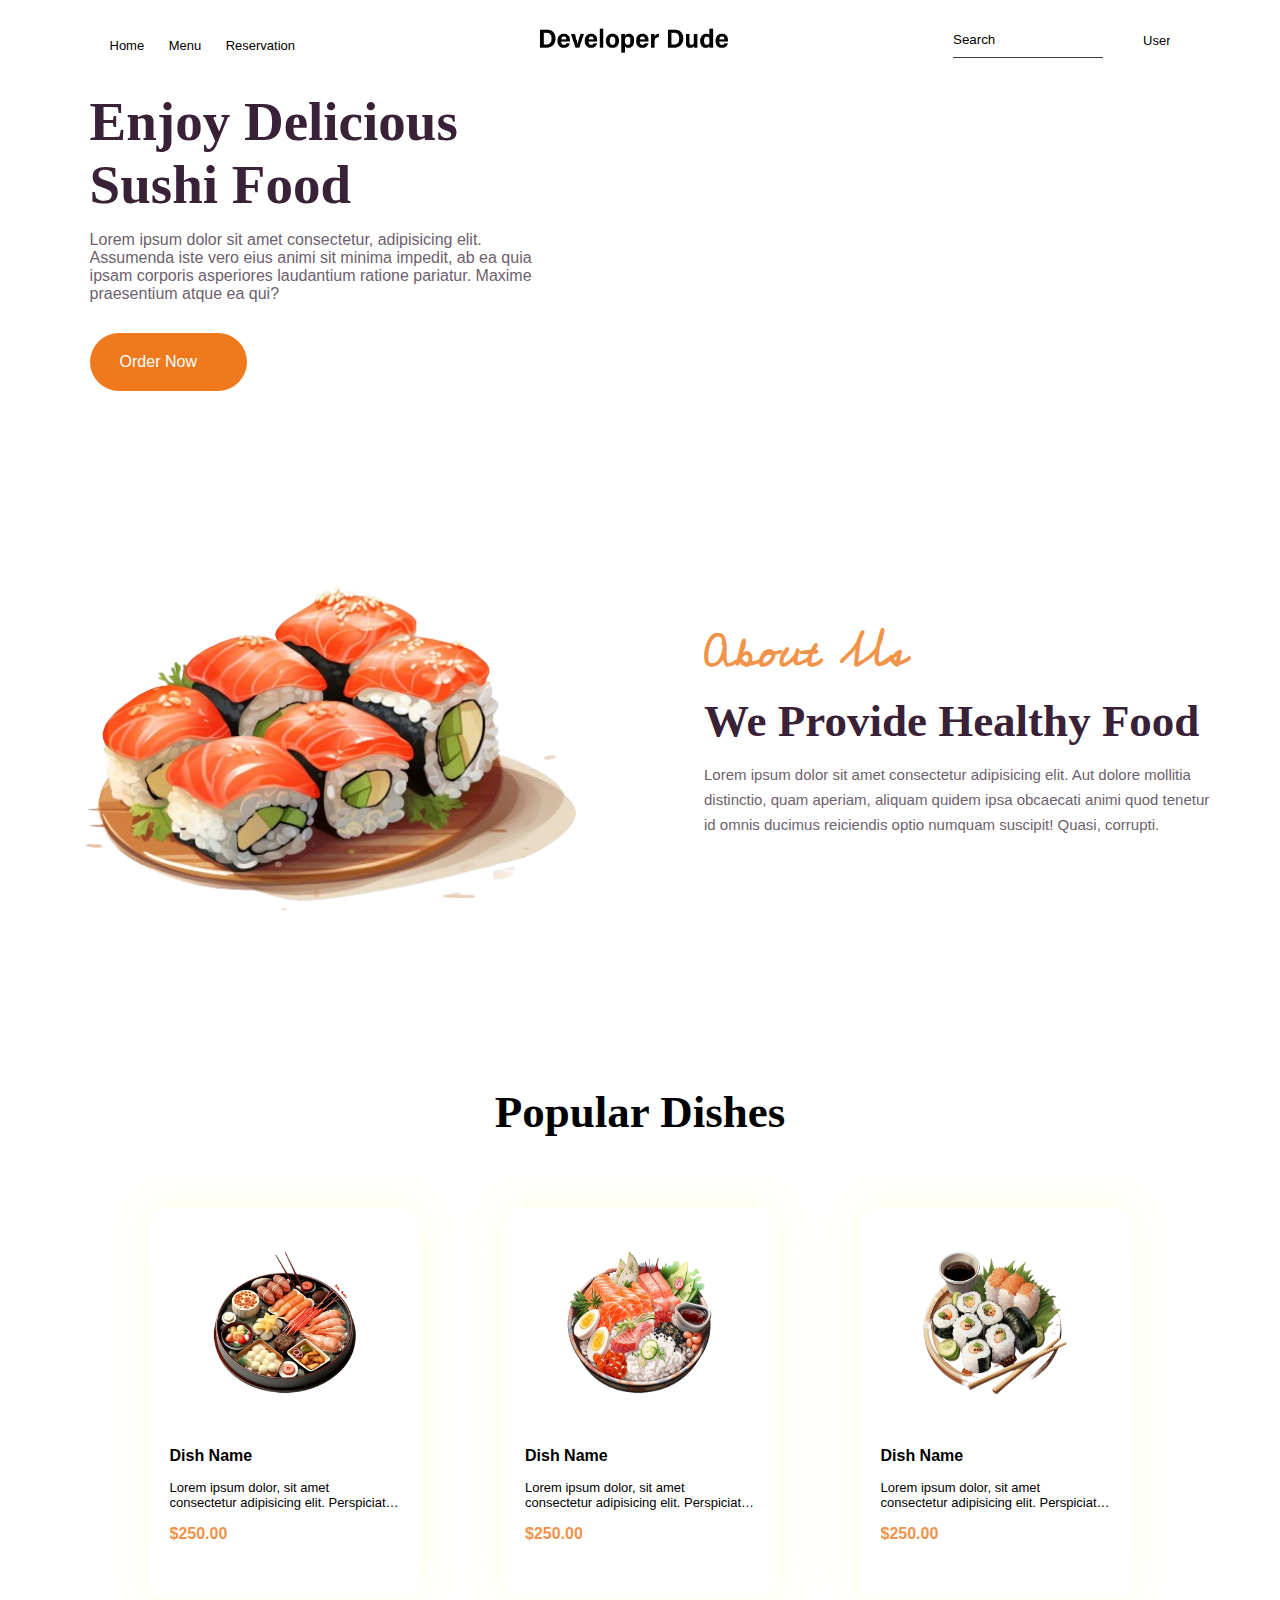
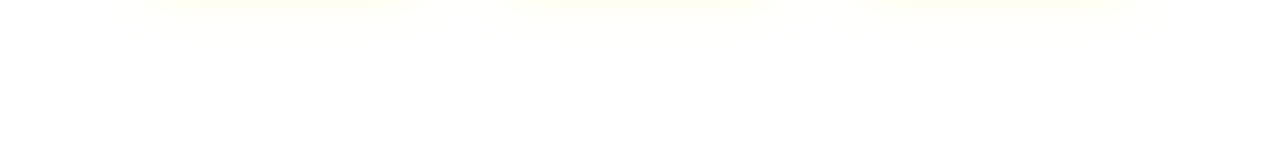
==== index.html @ 80256c2f "add more cards to the code base" ====
<!DOCTYPE html>
<html lang="en">
<head>
    <meta charset="UTF-8">
    <meta name="viewport" content="width=device-width, initial-scale=1.0">
    <title>Japanese Restaraunt</title>
    <script src="https://kit.fontawesome.com/9379645876.js" crossorigin="anonymous"></script>
    <link rel="stylesheet" href="style.css">
</head>
<body>
    <nav>
        <div class="nav1">
            <a href="#">Home</a>
            <a href="#">Menu</a>
            <a href="#">Reservation</a>
        </div>
        <div class="logo">
            <img src="images/official logo text bl.png" alt="">
        </div>
        <div class="nav2">
            <div class="search">
                <input type="text" placeholder="Search">
                <i class="fa-solid fa-magnifying-glass"></i>
            </div>
            <div class="user">
                <a href="#">
                    <i class="fa-solid fa-user"></i>
                    <span>User</span>
                </a>
            </div>
        </div>
    </nav>

    <div class="sec1">
        <div class="content">
            <h1>Enjoy Delicious Sushi Food</h1>
            <p>Lorem ipsum dolor sit amet consectetur, adipisicing elit. Assumenda iste vero eius animi sit minima impedit, ab ea quia ipsam corporis asperiores laudantium ratione pariatur. Maxime praesentium atque ea qui?</p>
            <a href="#" class="btn">Order Now <i class="fa-solid fa-arrow-right"></i></a>
        </div>
        <div class="image">
            <img src="images/img1.png" alt="">
        </div>
    </div>

    <div class="sec2">
        <div class="image">
            <img src="images/img2.png" alt="">
        </div>
        <div class="content">
            <h2>About Us</h2>
            <h1>We Provide Healthy Food</h1>
            <p>Lorem ipsum dolor sit amet consectetur adipisicing elit. Aut dolore mollitia distinctio, quam aperiam, aliquam quidem ipsa obcaecati animi quod tenetur id omnis ducimus reiciendis optio numquam suscipit! Quasi, corrupti.</p>

        </div>
    </div>

    <div class="sec3">
        <h1>Popular Dishes</h1>

        <div class="cardbox">
            <div class="card">
                <img src="images/img3.png" alt="">
                <h4>Dish Name</h4>
                <p>Lorem ipsum dolor, sit amet consectetur adipisicing elit. Perspiciatis, labore!</p>
                <span>$250.00</span>
            </div>

            <div class="card">
                <img src="images/img4.png" alt="">
                <h4>Dish Name</h4>
                <p>Lorem ipsum dolor, sit amet consectetur adipisicing elit. Perspiciatis, labore!</p>
                <span>$250.00</span>
            </div>

            <div class="card">
                <img src="images/img5.png" alt="">
                <h4>Dish Name</h4>
                <p>Lorem ipsum dolor, sit amet consectetur adipisicing elit. Perspiciatis, labore!</p>
                <span>$250.00</span>
            </div>
        </div>
    </div>
</body>
</html>
---- style.css ----
@import url('https://fonts.googleapis.com/css2?family=Cedarville+Cursive&display=swap');
*{
    padding: 0;
    margin: 0;
    box-sizing: border-box;
    text-decoration: none;
    list-style: none;
    font-family: Verdana, Geneva, Tahoma, sans-serif;
    max-width: 1500px;
    overflow-x: hidden;
}
nav{
    position: absolute;
    display: flex;
    align-items: center;
    justify-content: space-around;
    width: 100%;
    height: 10vh;
    background-color: transparent;
}
nav .nav1 a {
    color: black;
    font-size: 13px;
    padding-right: 20px;
    transition: all 0.3s;
}
nav .nav1 a:hover {
    color: rgb(239, 122, 30);
}

nav .user a{
    color: black;
}
.logo img{
    width: 200px;
}
nav .nav2{
    display: flex;
    align-items: center;
    font-size: 13px;
}

.nav2 .search{
    border-bottom: 1px solid rgb(59, 59, 59);
    padding-bottom: 10px;
    margin-right: 20px;
}

.nav2 .search input{
    width: 150px;
    outline: none;  /*when clicked */
    background-color: transparent;
    border: none;  /*before clicking */
}

.nav2 .search input::placeholder{
    color: black;
}

.nav2 .user{
    margin-left: 20px;
    padding-bottom: 10px;
    cursor: pointer;
}

.sec1{
    display: flex;
    align-items: center;
    justify-content: space-between;
}

.sec1 .image img{
    width: 50vw;
    max-width: 700px;
    margin-right: -5vw;
}

.sec1 .content{
    width: 50vw;
    padding: 7%;
}

.sec1 .content h1{
    color: rgb(57,33, 55);
    font-size: 55px;
    margin-bottom: 15px;
    font-family:Cambria, Cochin, Georgia, Times, 'Times New Roman', serif ;
}

.sec1 .content p{
    color: rgb(109, 97, 110);
    margin-bottom: 30px;
}

.btn{
    background-color: rgb(239, 122, 30);
    color: white;
    display: inline-flex;
    align-items: center;
    padding: 20px 30px;
    border-radius: 50px;
    transition: all 0.3s;
}

.btn i{
    margin-left: 20px;
    font-size: 20px;
}

.btn:hover{
    background-color: rgb(239, 122,30, 0.712);
    transform: translate(20px);
}

.sec2{
    display: flex;
    align-items: center;
    justify-content: space-between;
    padding: 0 5%;
}

.sec2 .image img{
    width: 40vw;
    max-width: 600px;
}

.sec2 .content{
    max-width: 40vw;
}

.sec2 h2{
    font-family: cedarville cursive ;
    font-size: 45px;
    color: rgb(241, 147, 73);
}

.sec2 .content h1{
    color: rgb(57, 33, 55);
    font-size: 45px;
    margin-bottom: 15px;
    font-family: Cambria, Cochin, Georgia, Times, 'Times New Roman', serif;
}

.sec2 .content p{
    color: rgb(109, 97, 110);
    margin-bottom:30px ;
    font-size: 15px;
    line-height: 25px;
}

.sec3{
    text-align: center;
    padding: 7% 5%;
}

.sec3 h1{
    font-family: Cambria, Cochin, Georgia, Times, 'Times New Roman', serif;
    font-size: 45px;
}


.sec3 .cardbox{
    padding: 70px 0;
    display: flex;
    align-items: center;
    justify-content: space-evenly;
}

.card{
    width: 270px;
    padding: 40px 20px;
    border-radius: 15px;
    box-shadow: 0 0 40px rgb(254, 253, 209, 0.6);
    cursor: pointer;
    transition: all 0.3s;
}
.card:hover{
    box-shadow: 0 0 100px rgb(239, 122, 30);
    transform: scale(1.02);
}

.card img{
    width: 150px;
    height: 150px;
    margin-bottom: 45px;
}

.card h4,
.card p, 
.card span{
    text-align: left;
    margin-bottom: 15px;
    display: block;
}

.card p{
    font-size: 13px;
    display: -webkit-box;
    -webkit-box-orient: vertical;
    -webkit-line-clamp: 2;
    overflow: hidden;
    text-overflow: ellipsis; /*when it overflows make it ....*/
}

.card span{
    color: rgb(241, 147, 73) ;
    font-weight: 700;
}
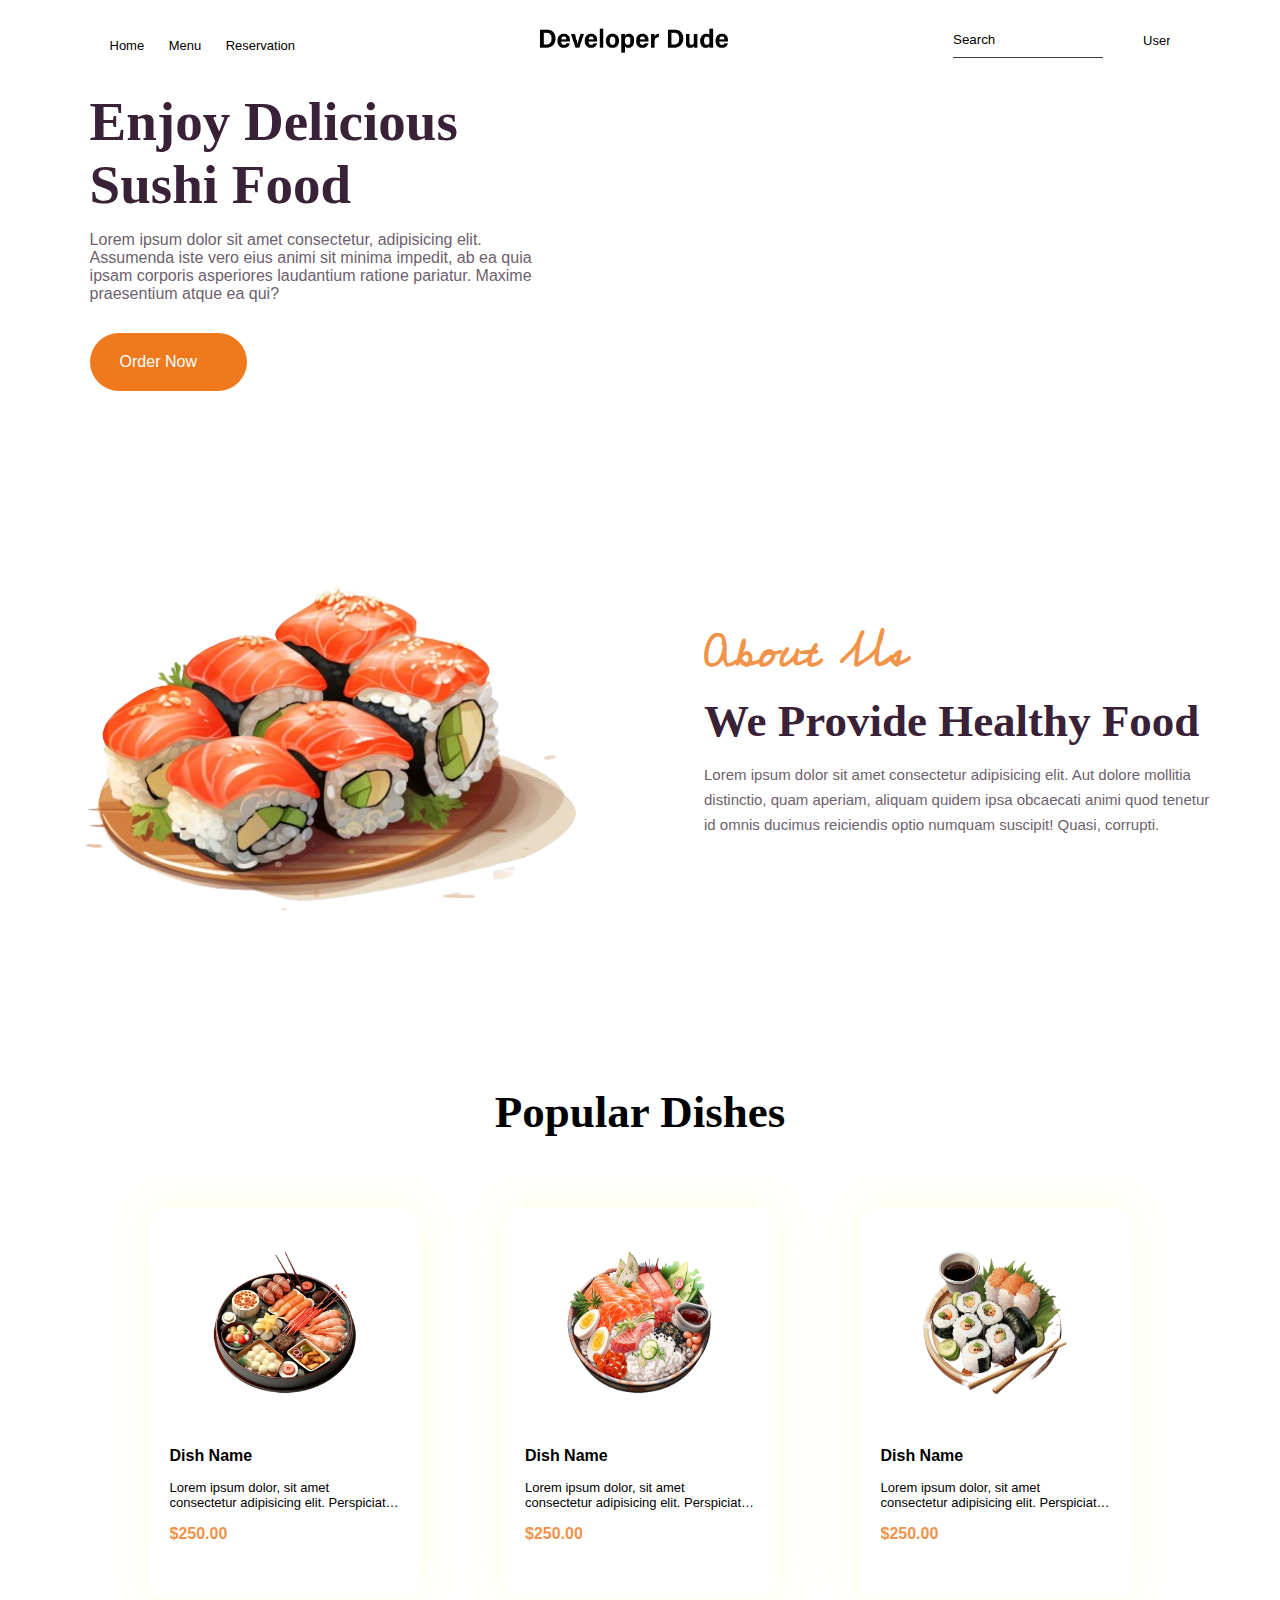
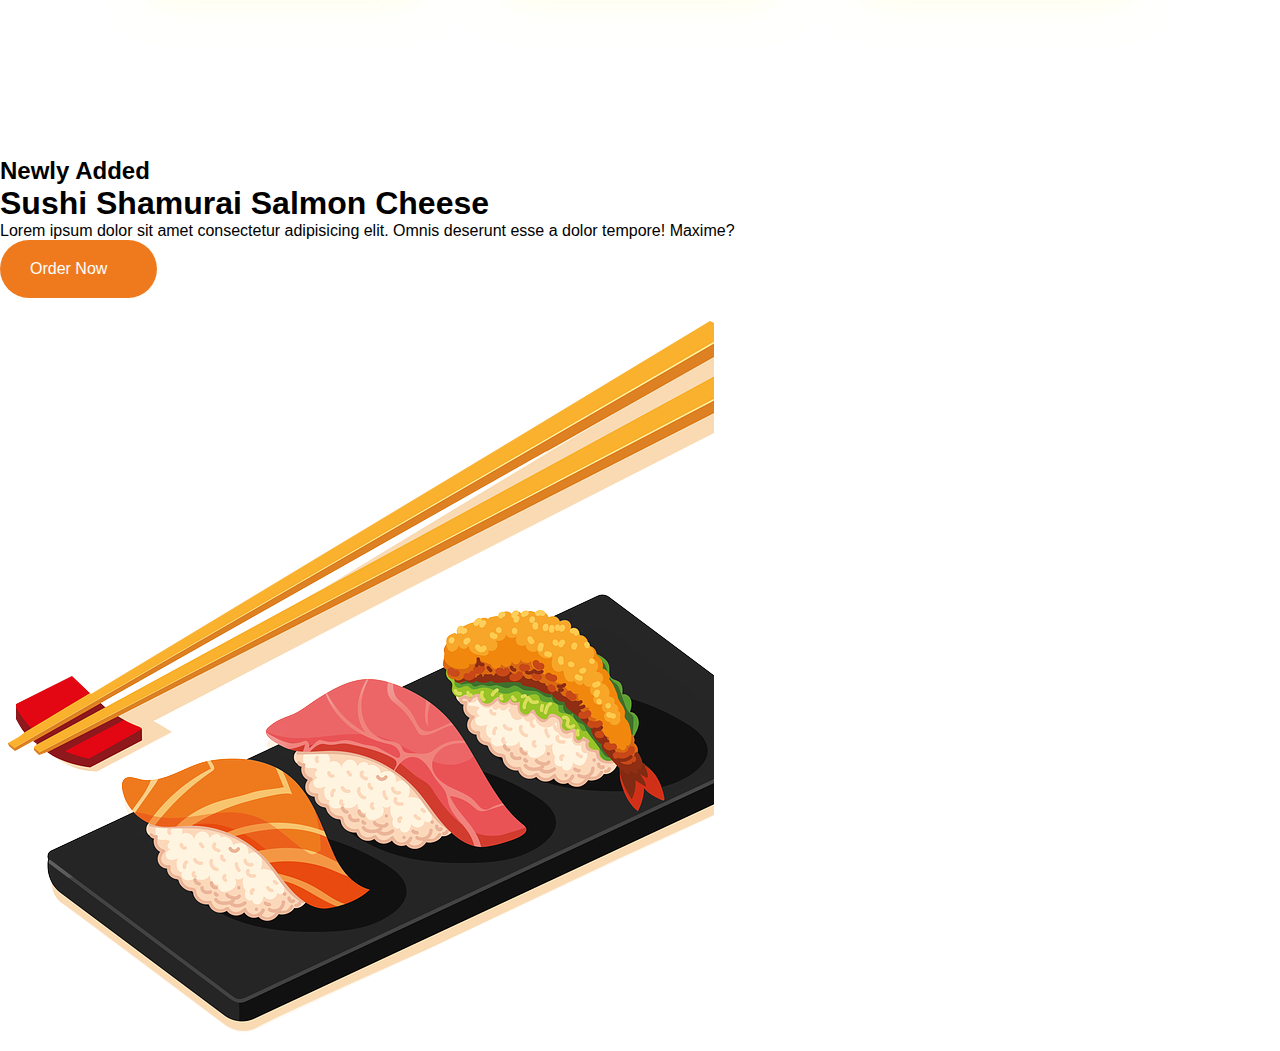
==== commit 6f7780a5: "add section  to code base" ====
--- a/index.html
+++ b/index.html
@@ -80,5 +80,16 @@
             </div>
         </div>
     </div>
+    <div class="sec4">
+        <div class="content">
+            <h2>Newly Added</h2>
+            <h1>Sushi Shamurai Salmon Cheese</h1>
+            <p>Lorem ipsum dolor sit amet consectetur adipisicing elit. Omnis deserunt esse a dolor tempore! Maxime?</p>
+            <a href="#" class="btn">Order Now <i class="fa-solid fa-arrow-right"></i></a>
+        </div>
+        <div class="image">
+            <img src="images/img6.png" alt="">
+        </div>
+    </div>
 </body>
 </html>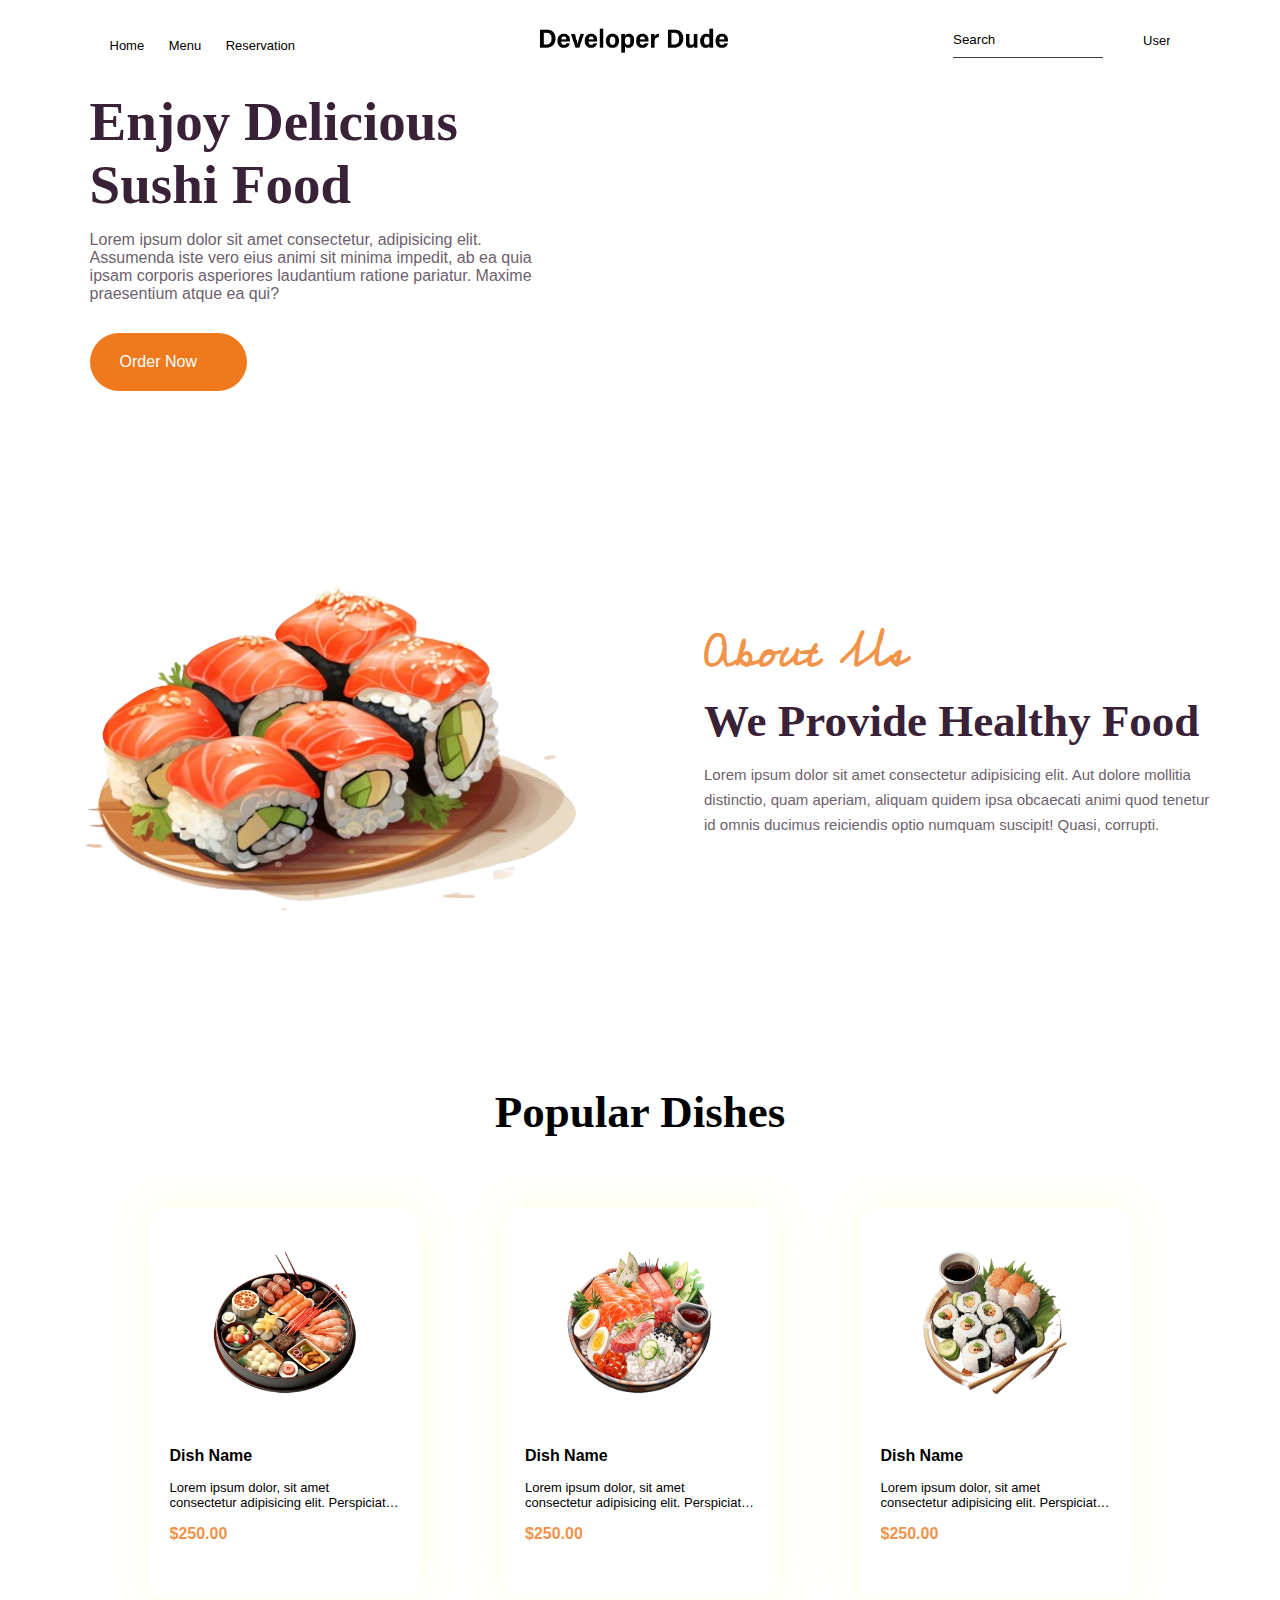
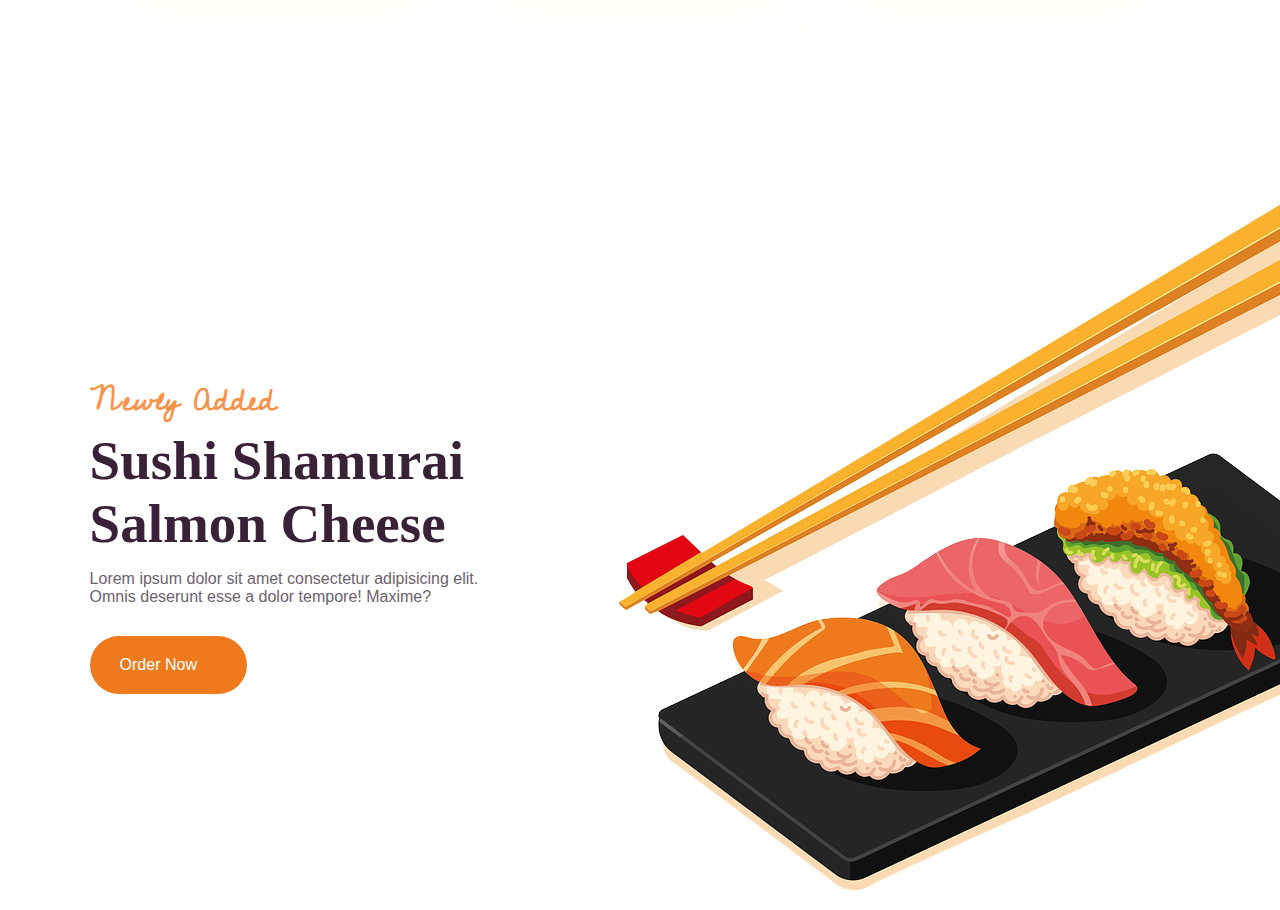
==== commit 4d09551b: "add style to section4" ====
--- a/index.html
+++ b/index.html
@@ -80,6 +80,7 @@
             </div>
         </div>
     </div>
+    
     <div class="sec4">
         <div class="content">
             <h2>Newly Added</h2>
--- a/style.css
+++ b/style.css
@@ -205,4 +205,39 @@
 .card span{
     color: rgb(241, 147, 73) ;
     font-weight: 700;
+}
+
+.sec4{
+    display: flex;
+    align-items: center;
+    justify-content: space-between;
+}
+
+.sec .image img{
+    width: 40vw;
+    max-width: 700px;
+    margin-top: -50px;
+}
+
+.sec4 .content{
+    width: 50vw;
+    padding: 7%;
+}
+
+.sec4 .content h1{
+    color: rgb(57, 33, 55);
+    font-size: 55px;
+    margin-bottom: 15px;
+    font-family: Cambria, Cochin, Georgia, Times, 'Times New Roman', serif;
+}
+
+.sec4 .content p{
+    color: rgb(109, 97, 110);
+    margin-bottom: 30px;
+}
+
+.sec4 h2{
+    font-family: cedarville cursive, cursive;
+    font-size: 30px;
+    color: rgb(247 , 147, 73);
 }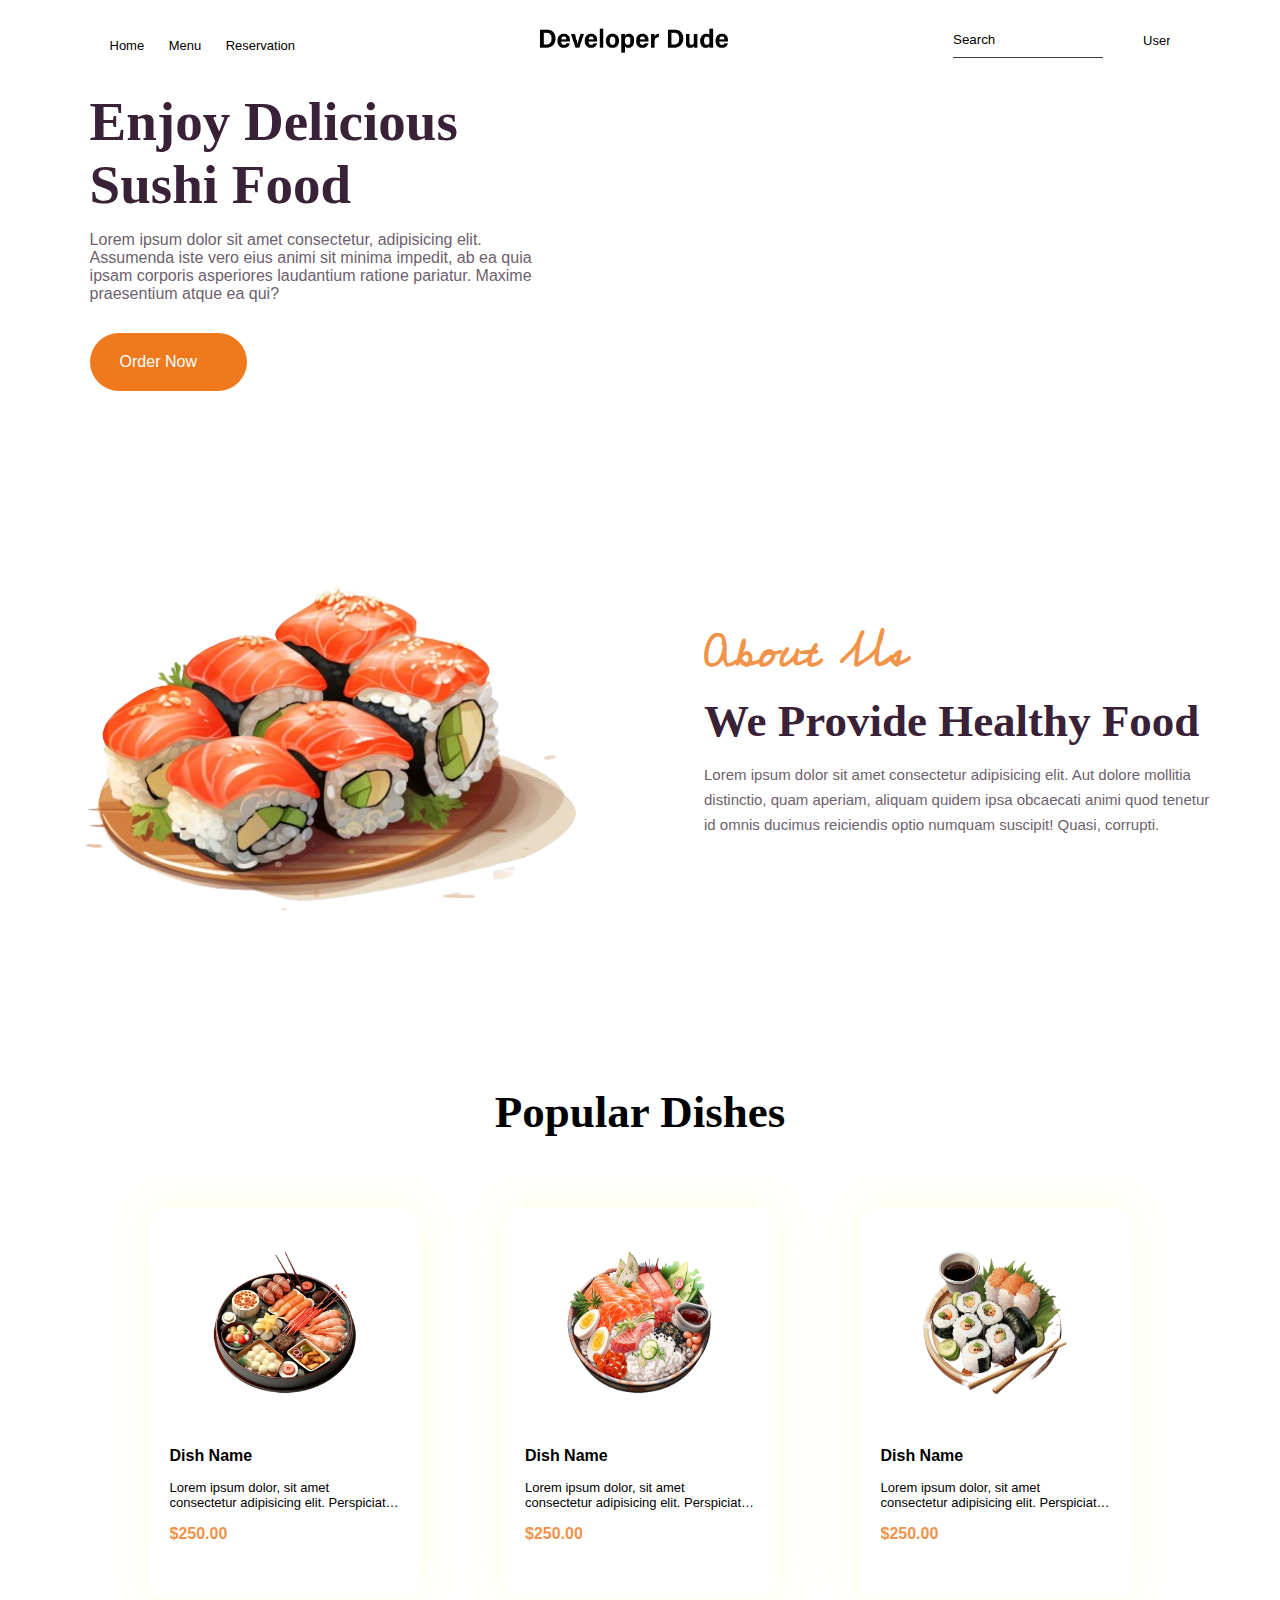
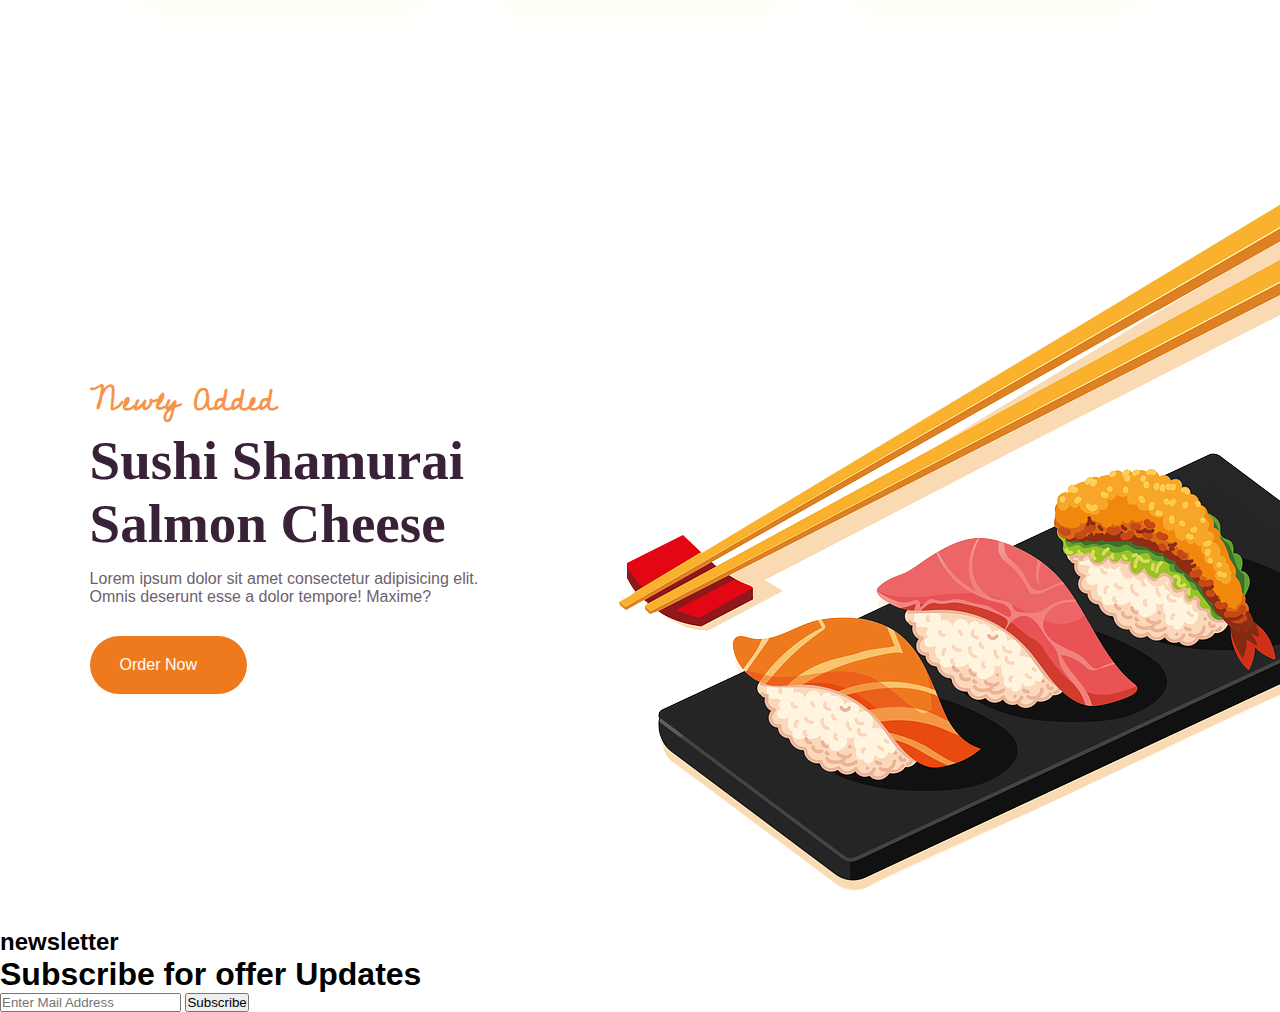
==== commit 67196f3a: "add newsletter subscription section to code base" ====
--- a/index.html
+++ b/index.html
@@ -80,7 +80,7 @@
             </div>
         </div>
     </div>
-    
+
     <div class="sec4">
         <div class="content">
             <h2>Newly Added</h2>
@@ -92,5 +92,21 @@
             <img src="images/img6.png" alt="">
         </div>
     </div>
+
+    <div class="sec5">
+        <div class="newsletter">
+            <div class="image">
+                <img src="images/img1.png" alt="">
+            </div>
+            <div class="content">
+                <h2>newsletter</h2>
+                <h1>Subscribe for offer Updates</h1>
+                <div class="subscribe">
+                    <input type="email" placeholder="Enter Mail Address">
+                    <button type="submit">Subscribe</button>
+                </div>
+            </div>
+        </div>
+    </div>
 </body>
 </html>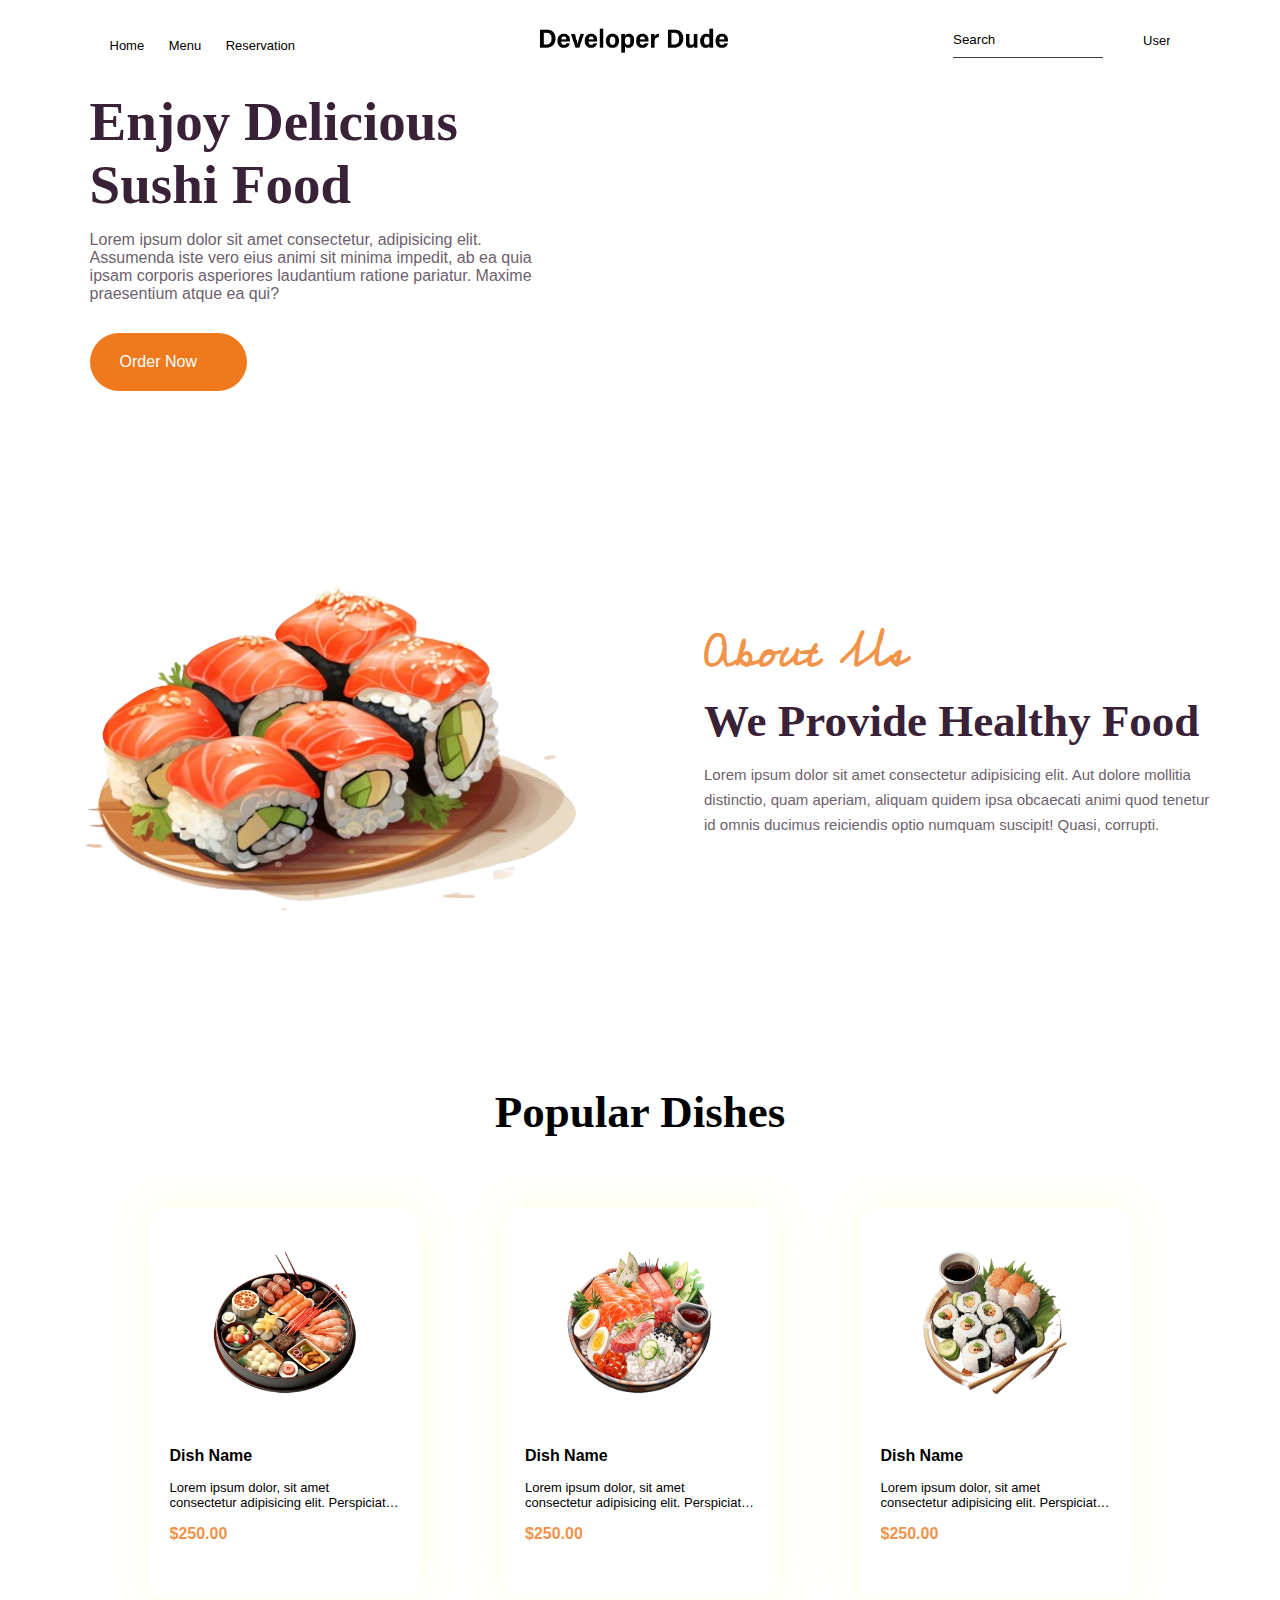
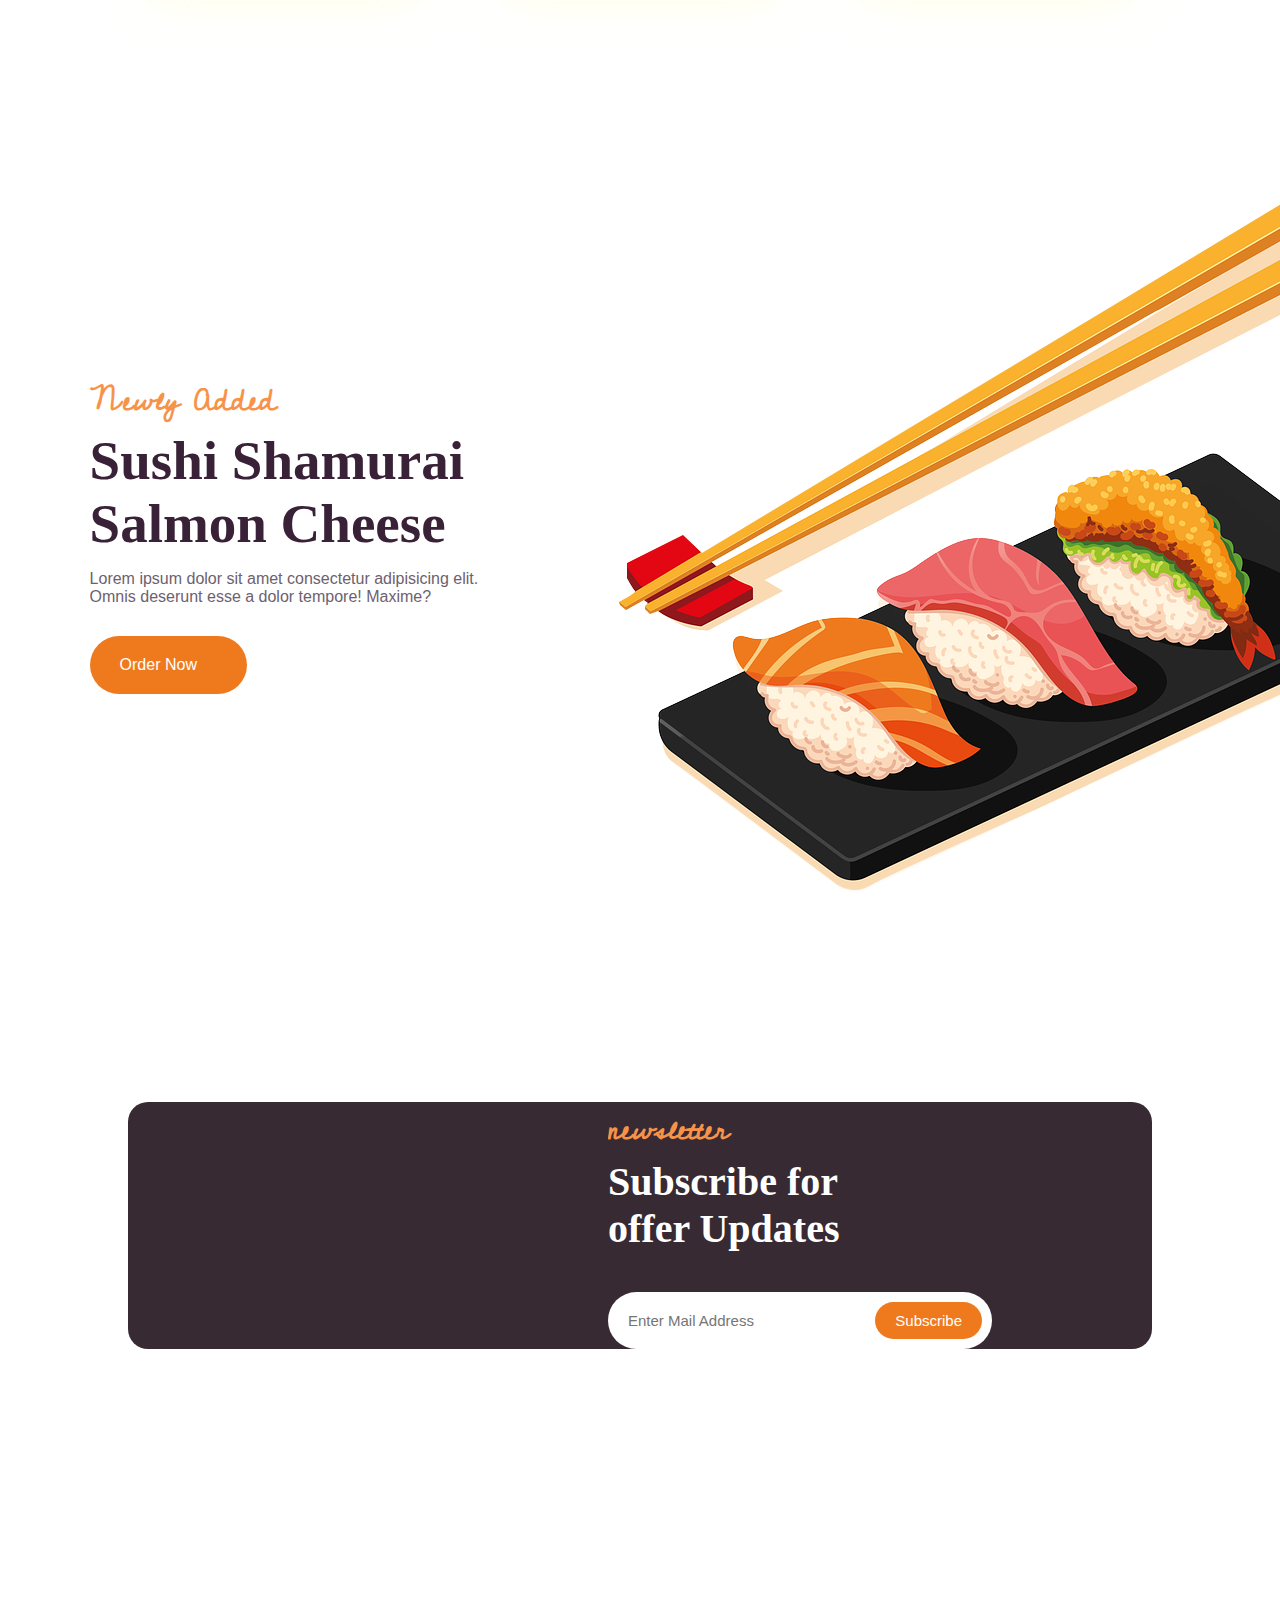
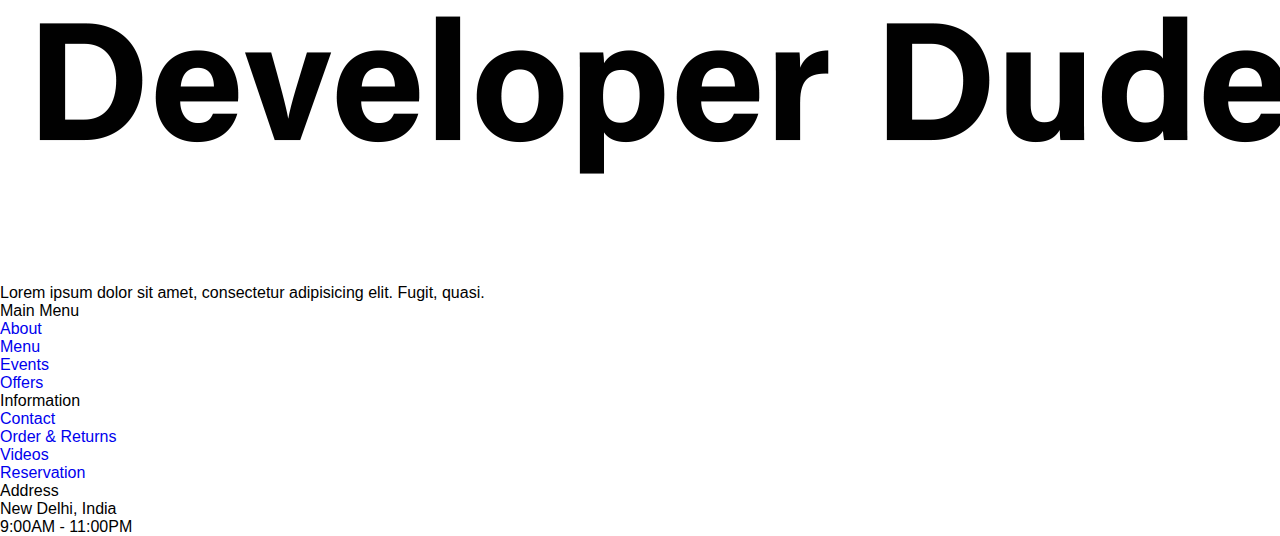
==== commit 28698078: "add footer to code base" ====
--- a/index.html
+++ b/index.html
@@ -108,5 +108,37 @@
             </div>
         </div>
     </div>
+
+    <div class="sec6">
+        <div>
+        <img src="images/official logo text bl.png" alt="">
+        <p>Lorem ipsum dolor sit amet, consectetur adipisicing elit. Fugit, quasi.</p>
+        </div>
+        <div>
+            <ul>
+                <li>Main Menu</li>
+                <li><a href="#">About</a></li>
+                <li><a href="#">Menu</a></li>
+                <li><a href="#">Events</a></li>
+                <li><a href="#">Offers</a></li>
+            </ul>
+        </div>
+        <div>
+            <ul>
+                <li>Information</li>
+                <li><a href="#">Contact</a></li>
+                <li><a href="#">Order & Returns</a></li>
+                <li><a href="#">Videos</a></li>
+                <li><a href="#">Reservation</a></li>
+            </ul>
+        </div>
+        <div>
+            <ul>
+                <li>Address</li>
+                <p>New Delhi, India</p>
+                <p>9:00AM - 11:00PM</p>
+            </ul>
+        </div>
+    </div>
 </body>
 </html>--- a/style.css
+++ b/style.css
@@ -240,4 +240,69 @@
     font-family: cedarville cursive, cursive;
     font-size: 30px;
     color: rgb(247 , 147, 73);
+}
+
+.sec5{
+    padding: 5% 10%;
+    margin: 10% 0;
+}
+
+.newsletter{
+    background-color: rgb(56, 42, 51);
+    border-radius: 20px;
+    min-height: 200px;
+    width: 100%;
+    display: flex;
+    align-items: center;
+    justify-content: space-around;
+}
+
+.newsletter img{
+    width: 30vw;
+    max-width: 450px;
+}
+
+.newsletter .content{
+    width: 30vw;
+}
+
+.newsletter .content h1{
+    color: white;
+    font-size: 40px;
+    margin-bottom: 40px;
+    width: 80%;
+    font-family: Cambria, Cochin, Georgia, Times, 'Times New Roman', serif;
+}
+
+.newsletter h2{
+    font-family: cedarville cursive, cursive;
+    font-size: 30px;
+    color: rgb(247, 147, 73);
+}
+
+.newsletter .subscribe{
+    padding: 10px;
+    background-color: white;
+    border-radius: 40px;
+    display: flex;
+    align-items: center;
+    justify-content: space-between;
+}
+
+.newsletter .subscribe input{
+    font-size: 15px;
+    width: 70%;
+    outline: none;
+    border: none;
+    padding: 10px;
+}
+
+.newsletter .subscribe button{
+    background-color: rgb(239, 122, 30);
+    border: none;
+    color: white;
+    border-radius: 20px;
+    font-size: 15px;
+    padding: 10px 20px;
+    cursor: pointer;
 }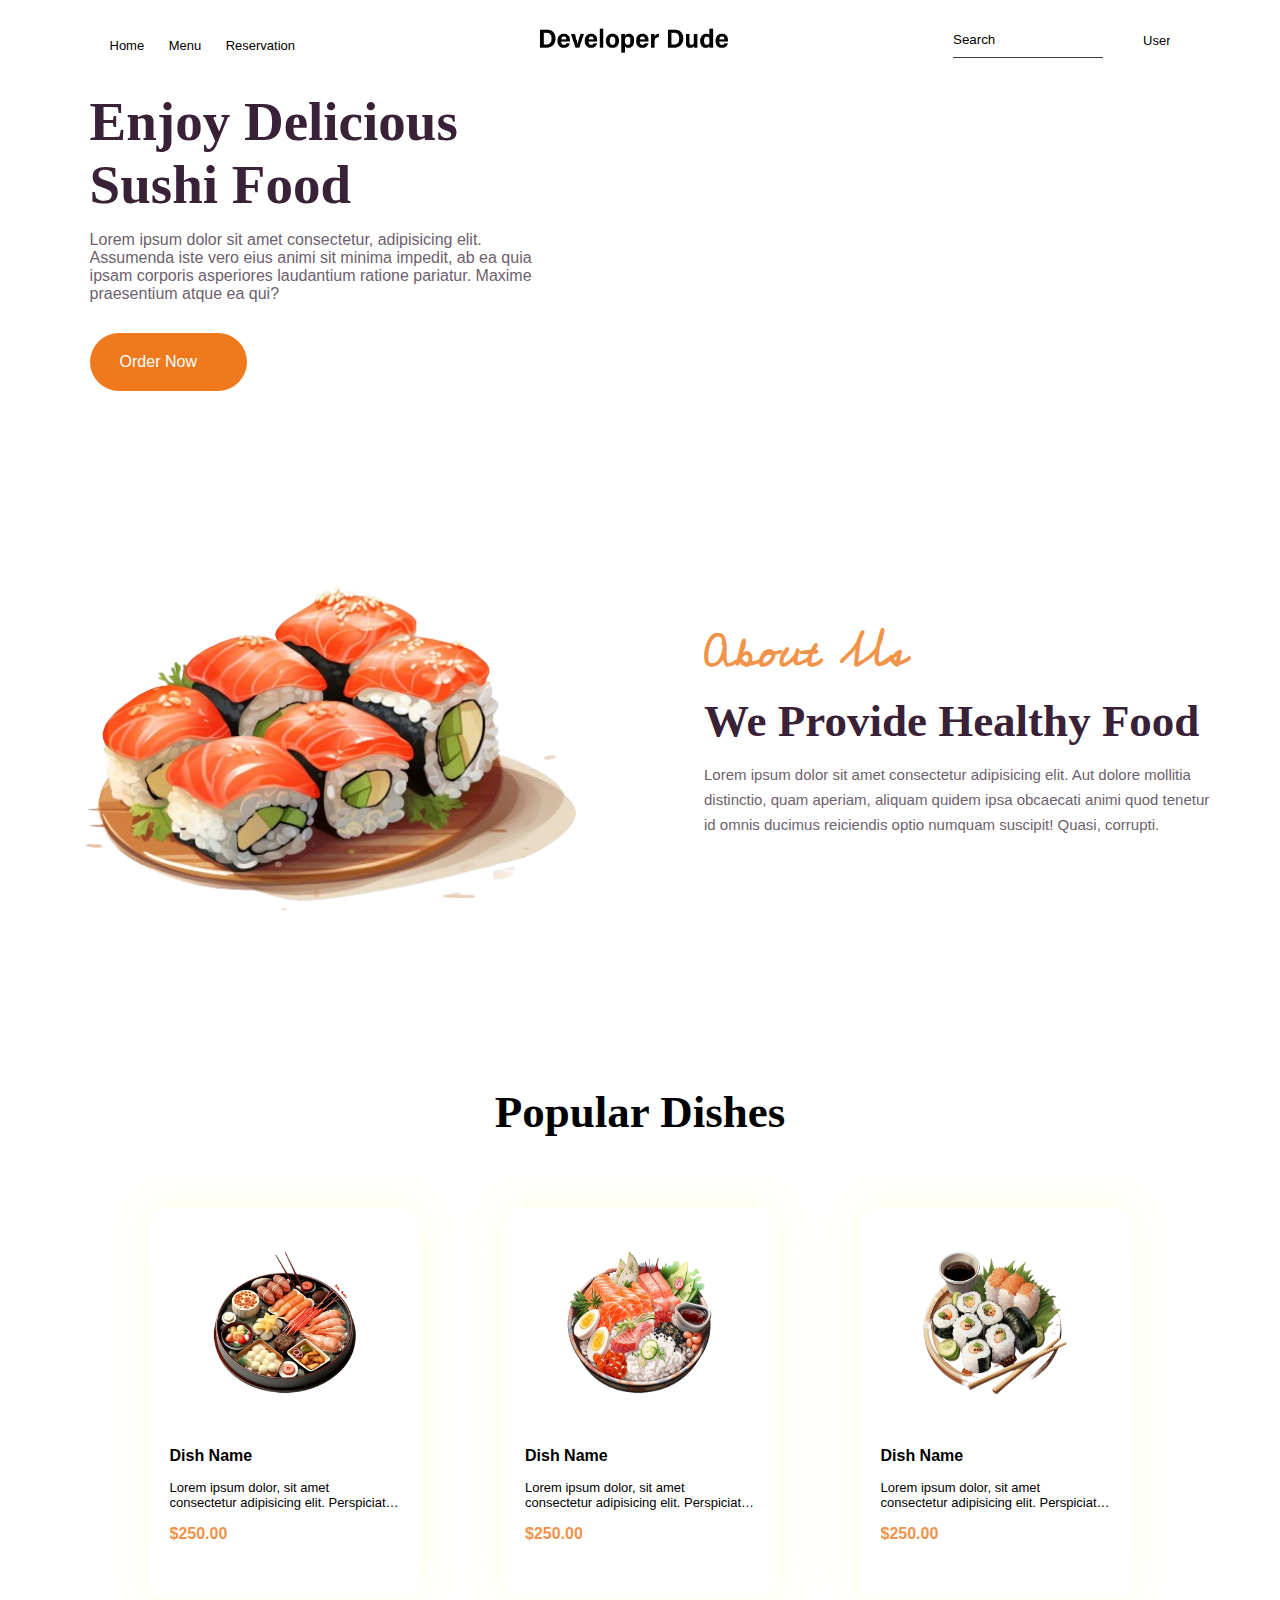
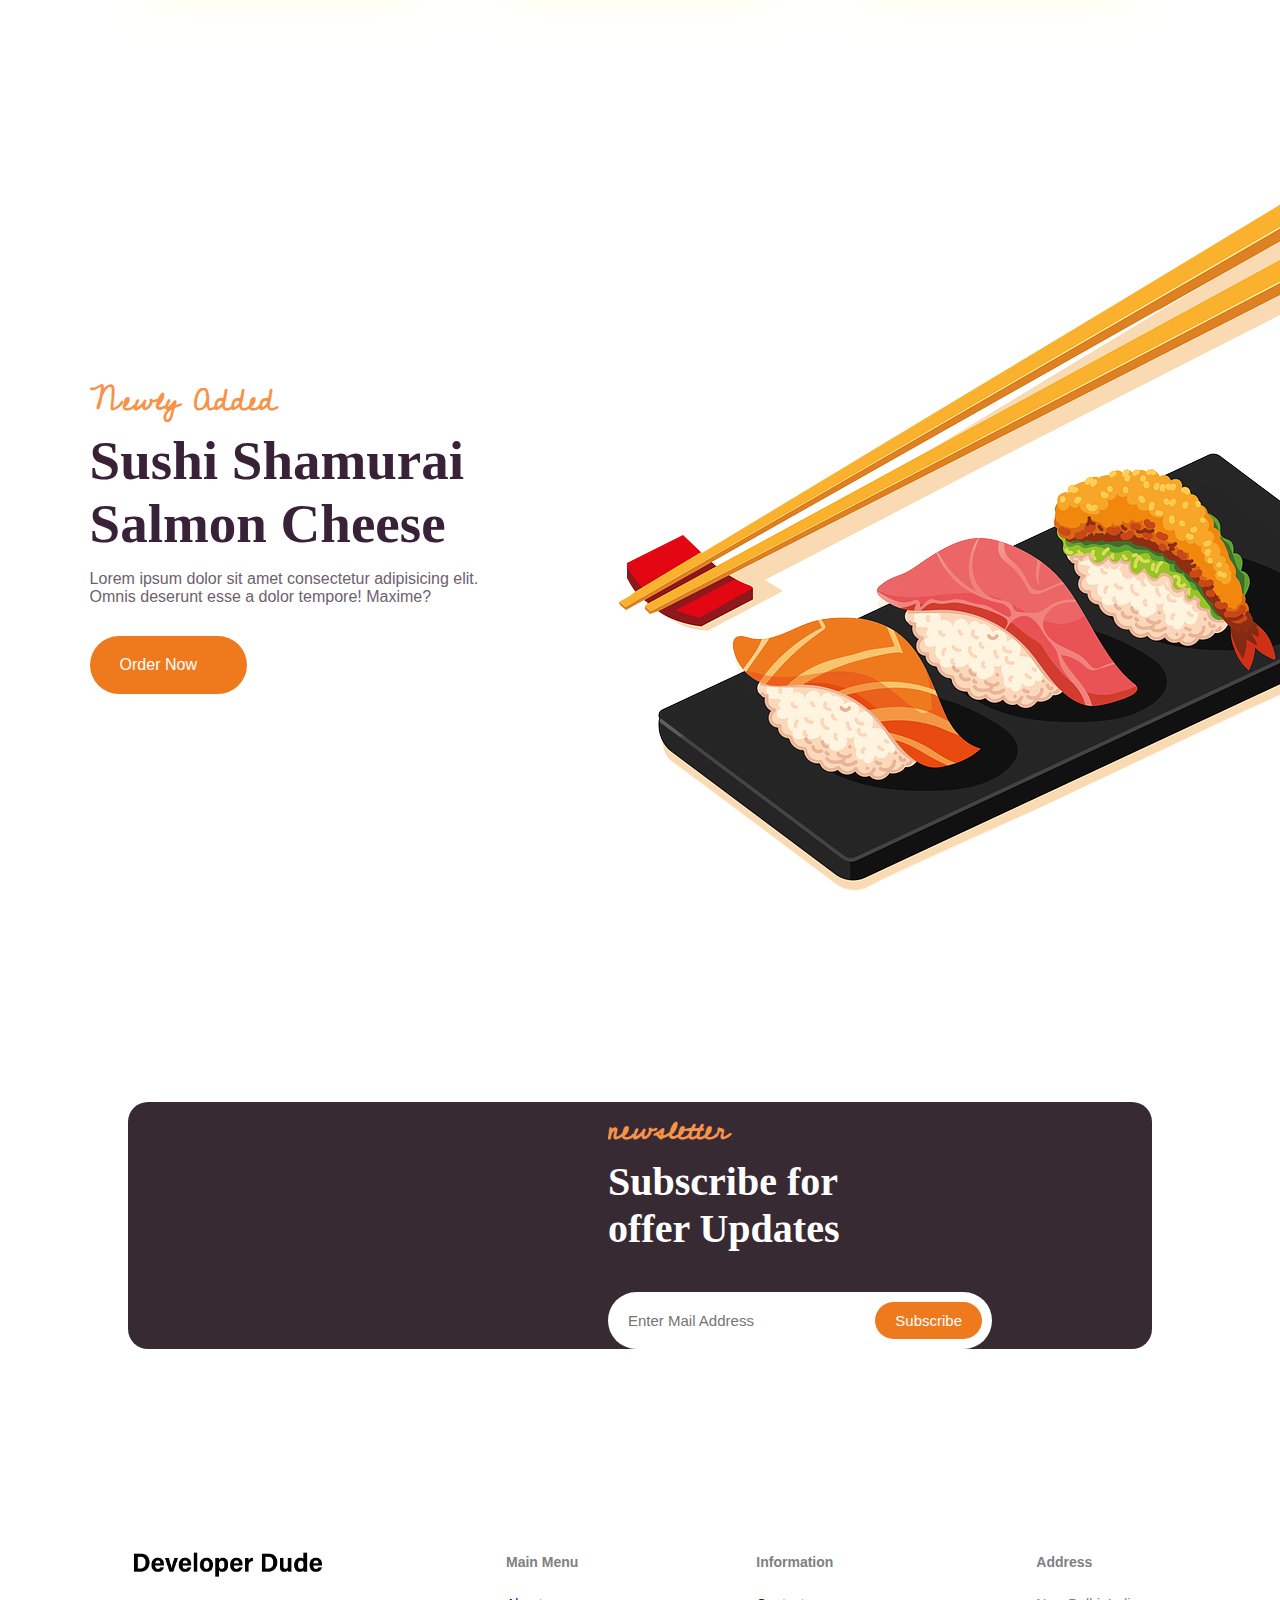
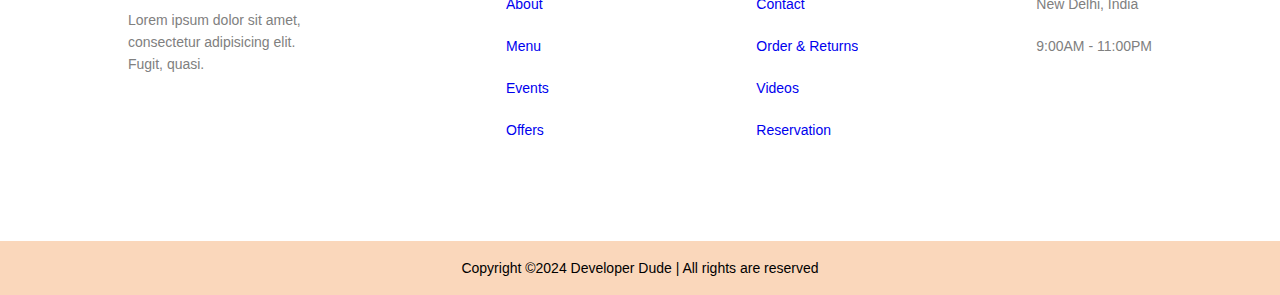
==== commit aa62c956: "uodate footer section" ====
--- a/index.html
+++ b/index.html
@@ -140,5 +140,9 @@
             </ul>
         </div>
     </div>
+
+    <div class="footer">
+        <p>Copyright &copy;2024 Developer Dude | All rights are reserved</p>
+    </div>
 </body>
 </html>--- a/style.css
+++ b/style.css
@@ -305,4 +305,44 @@
     font-size: 15px;
     padding: 10px 20px;
     cursor: pointer;
+}
+
+.sec6{
+    padding: 0% 10%;
+    display: flex;
+    justify-content: space-between;
+}
+
+.sec6 img{
+    width: 200px;
+}
+.sec6 div{
+    max-width: 200px;
+}
+
+.sec6 ul li:first-child{
+    font-weight: 700;
+}
+
+.sec6 li, .sec6 p{
+    padding: 10px 0;
+}
+
+.sec6 p, 
+.sec6{
+    color: gray;
+    font-size: 14px;
+    line-height: 22px;
+}
+
+.sec6 a:hover{
+    color: rgb(239, 122, 30);
+}
+
+.footer{
+    text-align: center;
+    padding: 1.5% 0;
+    margin-top: 7%;
+    font-size: 14px;
+    background-color: rgb(239, 121, 30, 0.3);
 }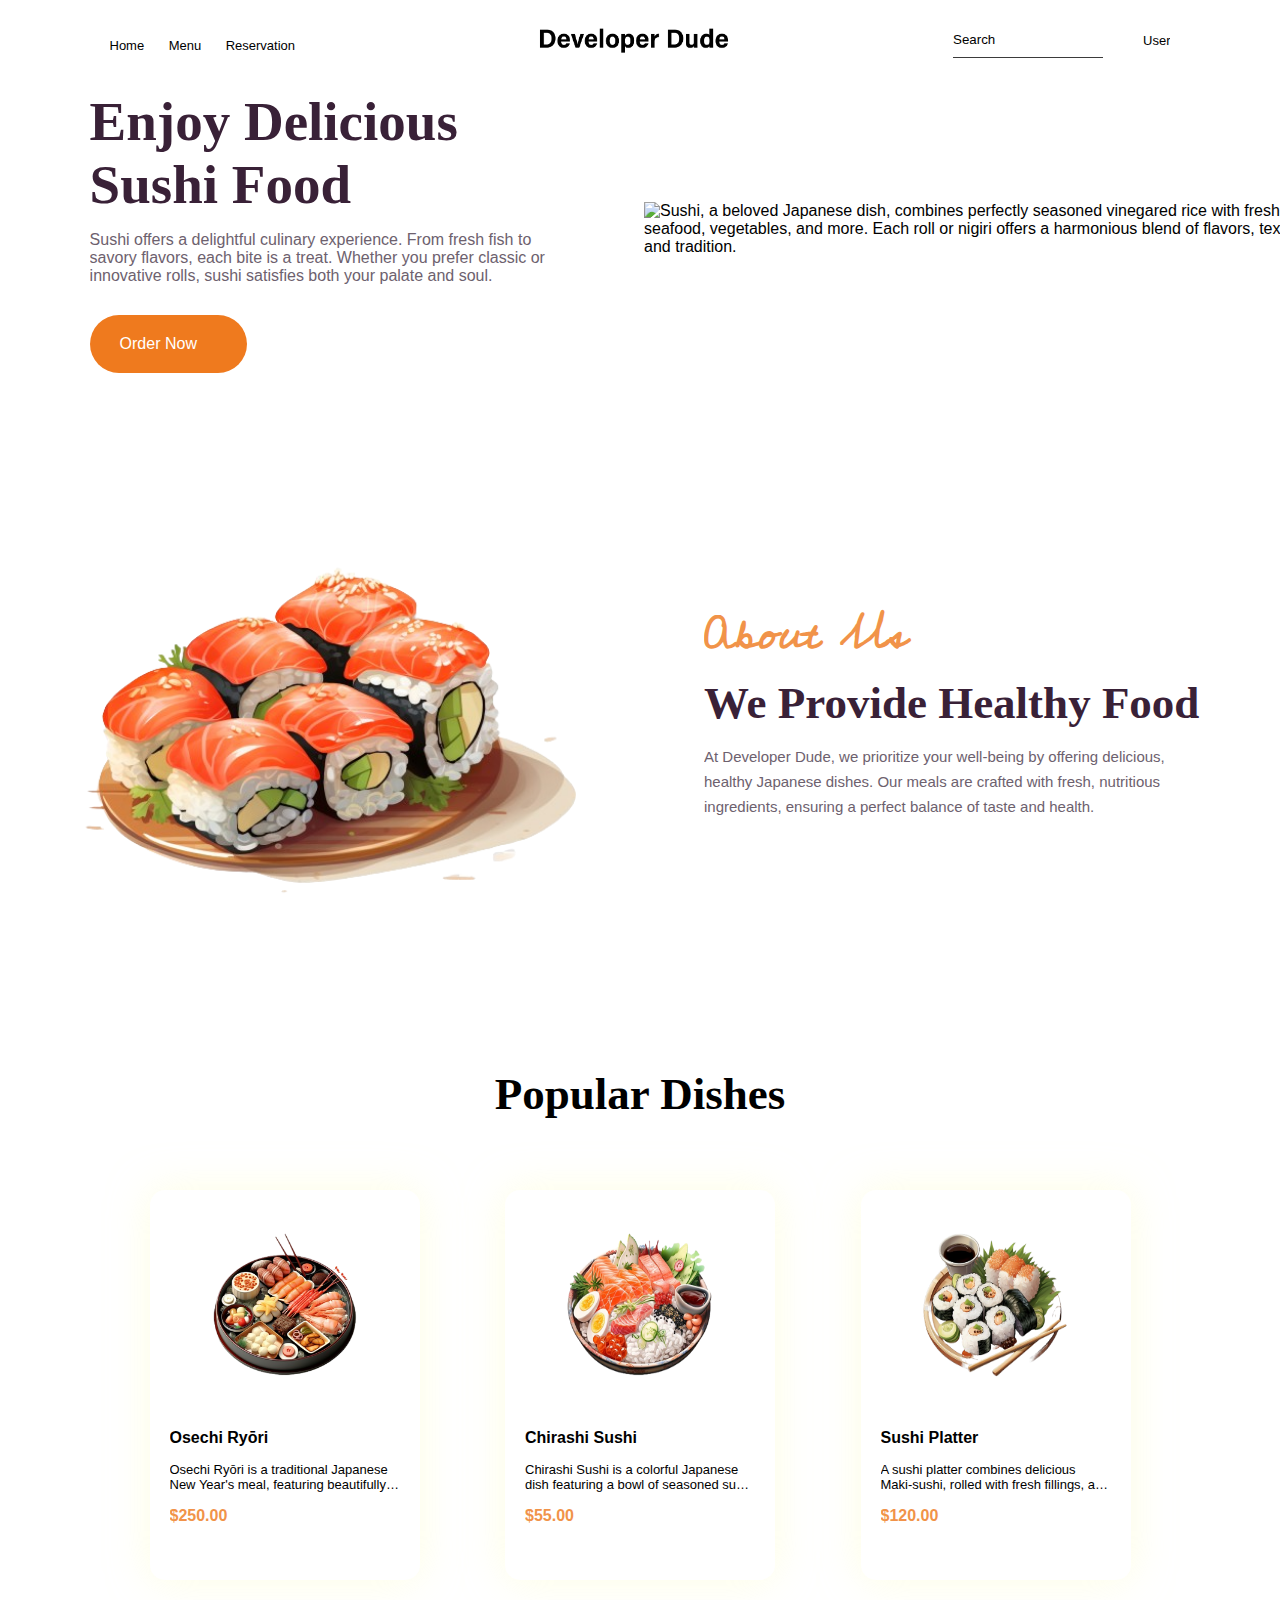
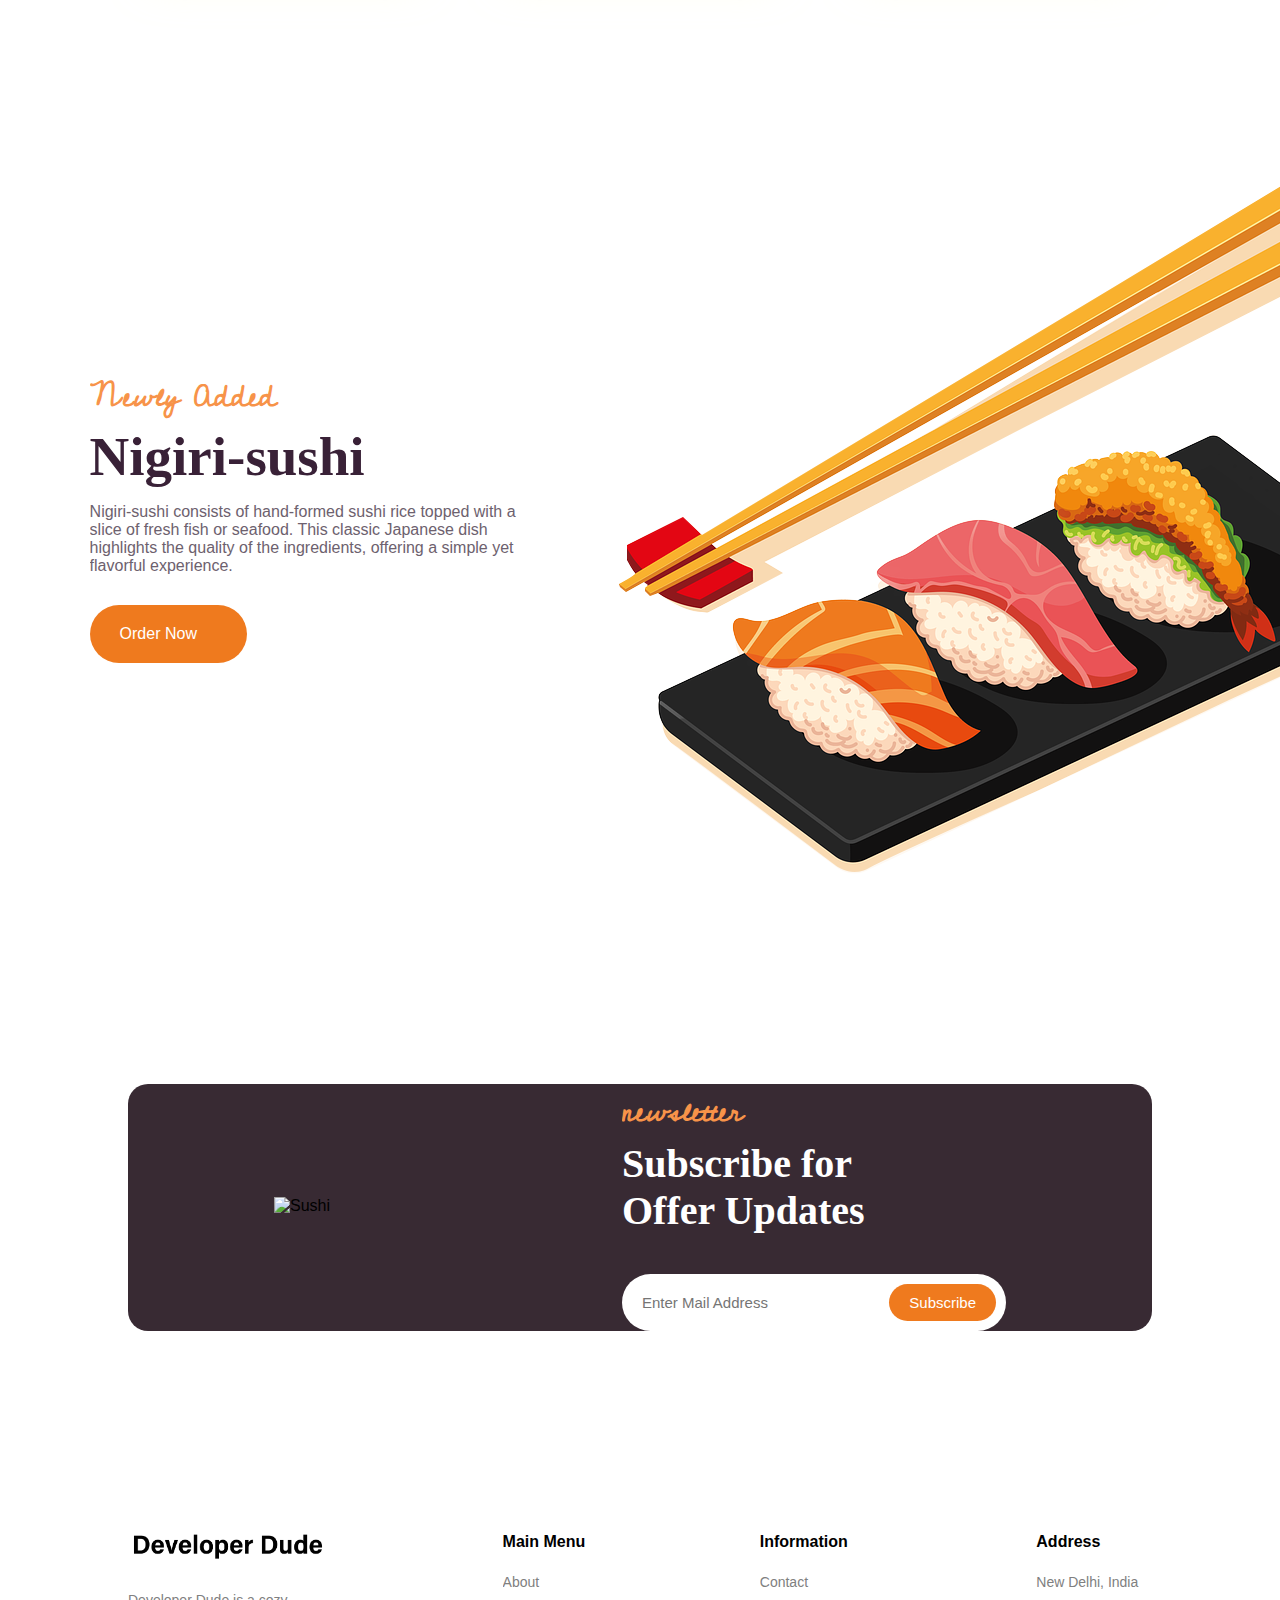
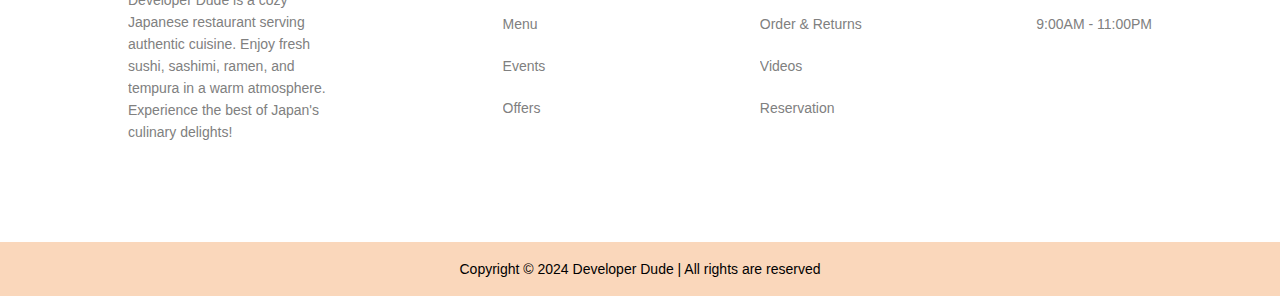
==== commit 9a85d4eb: "move index file to root directory and make the necessary changes in other file and add documentaion " ====
--- a/index.html
+++ b/index.html
@@ -3,19 +3,19 @@
 <head>
     <meta charset="UTF-8">
     <meta name="viewport" content="width=device-width, initial-scale=1.0">
+    <link rel="stylesheet" href="CSS/style.css">
     <title>Japanese Restaraunt</title>
     <script src="https://kit.fontawesome.com/9379645876.js" crossorigin="anonymous"></script>
-    <link rel="stylesheet" href="style.css">
 </head>
 <body>
     <nav>
         <div class="nav1">
-            <a href="#">Home</a>
-            <a href="#">Menu</a>
-            <a href="#">Reservation</a>
+            <a href="index.html">Home</a>
+            <a href="Pages/menu.html">Menu</a>
+            <a href="Pages/reservation.html">Reservation</a>
         </div>
         <div class="logo">
-            <img src="images/official logo text bl.png" alt="">
+            <img src="images/official logo text bl.png" alt="Restaraunt Name">
         </div>
         <div class="nav2">
             <div class="search">
@@ -23,7 +23,7 @@
                 <i class="fa-solid fa-magnifying-glass"></i>
             </div>
             <div class="user">
-                <a href="#">
+                <a href="Pages/login.html">
                     <i class="fa-solid fa-user"></i>
                     <span>User</span>
                 </a>
@@ -34,23 +34,22 @@
     <div class="sec1">
         <div class="content">
             <h1>Enjoy Delicious Sushi Food</h1>
-            <p>Lorem ipsum dolor sit amet consectetur, adipisicing elit. Assumenda iste vero eius animi sit minima impedit, ab ea quia ipsam corporis asperiores laudantium ratione pariatur. Maxime praesentium atque ea qui?</p>
+            <p>Sushi offers a delightful culinary experience. From fresh fish to savory flavors, each bite is a treat. Whether you prefer classic or innovative rolls, sushi satisfies both your palate and soul.</p>
             <a href="#" class="btn">Order Now <i class="fa-solid fa-arrow-right"></i></a>
         </div>
         <div class="image">
-            <img src="images/img1.png" alt="">
+            <img src="images/img1.png" alt="Sushi, a beloved Japanese dish, combines perfectly seasoned vinegared rice with fresh seafood, vegetables, and more. Each roll or nigiri offers a harmonious blend of flavors, textures, and tradition.">
         </div>
     </div>
 
     <div class="sec2">
         <div class="image">
-            <img src="images/img2.png" alt="">
+            <img src="images/img2.png" alt="Salmon avocado sushi rolls blend tender slices of fresh salmon with creamy avocado, wrapped in seasoned rice and seaweed. This delicious fusion offers a perfect balance of richness and refreshing flavors.">
         </div>
         <div class="content">
             <h2>About Us</h2>
             <h1>We Provide Healthy Food</h1>
-            <p>Lorem ipsum dolor sit amet consectetur adipisicing elit. Aut dolore mollitia distinctio, quam aperiam, aliquam quidem ipsa obcaecati animi quod tenetur id omnis ducimus reiciendis optio numquam suscipit! Quasi, corrupti.</p>
-
+            <p>At Developer Dude, we prioritize your well-being by offering delicious, healthy Japanese dishes. Our meals are crafted with fresh, nutritious ingredients, ensuring a perfect balance of taste and health.</p>
         </div>
     </div>
 
@@ -59,24 +58,24 @@
 
         <div class="cardbox">
             <div class="card">
-                <img src="images/img3.png" alt="">
-                <h4>Dish Name</h4>
-                <p>Lorem ipsum dolor, sit amet consectetur adipisicing elit. Perspiciatis, labore!</p>
+                <img src="images/img3.png" alt="Osechi Ryōri">
+                <h4>Osechi Ryōri</h4>
+                <p>Osechi Ryōri is a traditional Japanese New Year's meal, featuring beautifully arranged dishes, each symbolizing good fortune, health, and prosperity for the year ahead. It’s a vibrant cultural celebration.</p>
                 <span>$250.00</span>
             </div>
 
             <div class="card">
-                <img src="images/img4.png" alt="">
-                <h4>Dish Name</h4>
-                <p>Lorem ipsum dolor, sit amet consectetur adipisicing elit. Perspiciatis, labore!</p>
-                <span>$250.00</span>
+                <img src="images/img4.png" alt="Chirashi Sushi">
+                <h4>Chirashi Sushi</h4>
+                <p>Chirashi Sushi is a colorful Japanese dish featuring a bowl of seasoned sushi rice topped with a variety of fresh sashimi, vegetables, and garnishes. It's a vibrant and flavorful sushi experience.</p>
+                <span>$55.00</span>
             </div>
 
             <div class="card">
-                <img src="images/img5.png" alt="">
-                <h4>Dish Name</h4>
-                <p>Lorem ipsum dolor, sit amet consectetur adipisicing elit. Perspiciatis, labore!</p>
-                <span>$250.00</span>
+                <img src="images/img5.png" alt="Sushi Platter">
+                <h4>Sushi Platter</h4>
+                <p>A sushi platter combines delicious Maki-sushi, rolled with fresh fillings, and Gunkan-sushi, featuring rice topped with various ingredients. This vibrant selection offers a delightful variety of flavors for everyone.</p>
+                <span>$120.00</span>
             </div>
         </div>
     </div>
@@ -84,23 +83,23 @@
     <div class="sec4">
         <div class="content">
             <h2>Newly Added</h2>
-            <h1>Sushi Shamurai Salmon Cheese</h1>
-            <p>Lorem ipsum dolor sit amet consectetur adipisicing elit. Omnis deserunt esse a dolor tempore! Maxime?</p>
+            <h1>Nigiri-sushi</h1>
+            <p>Nigiri-sushi consists of hand-formed sushi rice topped with a slice of fresh fish or seafood. This classic Japanese dish highlights the quality of the ingredients, offering a simple yet flavorful experience.</p>
             <a href="#" class="btn">Order Now <i class="fa-solid fa-arrow-right"></i></a>
         </div>
         <div class="image">
-            <img src="images/img6.png" alt="">
+            <img src="images/img6.png" alt="Nigiri-sushi">
         </div>
     </div>
 
     <div class="sec5">
         <div class="newsletter">
             <div class="image">
-                <img src="images/img1.png" alt="">
+                <img src="images/img1.png" alt="Sushi">
             </div>
             <div class="content">
                 <h2>newsletter</h2>
-                <h1>Subscribe for offer Updates</h1>
+                <h1>Subscribe for Offer Updates</h1>
                 <div class="subscribe">
                     <input type="email" placeholder="Enter Mail Address">
                     <button type="submit">Subscribe</button>
@@ -111,14 +110,14 @@
 
     <div class="sec6">
         <div>
-        <img src="images/official logo text bl.png" alt="">
-        <p>Lorem ipsum dolor sit amet, consectetur adipisicing elit. Fugit, quasi.</p>
+        <img src="images/official logo text bl.png" alt="Restaraunt Name">
+        <p>Developer Dude is a cozy Japanese restaurant serving authentic cuisine. Enjoy fresh sushi, sashimi, ramen, and tempura in a warm atmosphere. Experience the best of Japan's culinary delights!</p>
         </div>
         <div>
             <ul>
                 <li>Main Menu</li>
                 <li><a href="#">About</a></li>
-                <li><a href="#">Menu</a></li>
+                <li><a href="Pages/menu.html">Menu</a></li>
                 <li><a href="#">Events</a></li>
                 <li><a href="#">Offers</a></li>
             </ul>
@@ -129,7 +128,7 @@
                 <li><a href="#">Contact</a></li>
                 <li><a href="#">Order & Returns</a></li>
                 <li><a href="#">Videos</a></li>
-                <li><a href="#">Reservation</a></li>
+                <li><a href="Pages/reservation.html">Reservation</a></li>
             </ul>
         </div>
         <div>
@@ -142,7 +141,7 @@
     </div>
 
     <div class="footer">
-        <p>Copyright &copy;2024 Developer Dude | All rights are reserved</p>
+        <p>Copyright &copy; 2024 Developer Dude | All rights are reserved</p>
     </div>
 </body>
 </html>--- a/CSS/style.css
+++ b/CSS/style.css
@@ -0,0 +1,348 @@
+@import url('https://fonts.googleapis.com/css2?family=Cedarville+Cursive&display=swap');
+*{
+    padding: 0;
+    margin: 0;
+    box-sizing: border-box;
+    text-decoration: none;
+    list-style: none;
+    font-family: Verdana, Geneva, Tahoma, sans-serif;
+    max-width: 1500px;
+    overflow-x: hidden;
+}
+nav{
+    position: absolute;
+    display: flex;
+    align-items: center;
+    justify-content: space-around;
+    width: 100%;
+    height: 10vh;
+    background-color: transparent;
+}
+nav .nav1 a {
+    color: black;
+    font-size: 13px;
+    padding-right: 20px;
+    transition: all 0.3s;
+}
+nav .nav1 a:hover {
+    color: rgb(239, 122, 30);
+}
+
+nav .user a{
+    color: black;
+}
+.logo img{
+    width: 200px;
+}
+nav .nav2{
+    display: flex;
+    align-items: center;
+    font-size: 13px;
+}
+
+.nav2 .search{
+    border-bottom: 1px solid rgb(59, 59, 59);
+    padding-bottom: 10px;
+    margin-right: 20px;
+}
+
+.nav2 .search input{
+    width: 150px;
+    outline: none;  /*when clicked */
+    background-color: transparent;
+    border: none;  /*before clicking */
+}
+
+.nav2 .search input::placeholder{
+    color: black;
+}
+
+.nav2 .user{
+    margin-left: 20px;
+    padding-bottom: 10px;
+    cursor: pointer;
+}
+
+.sec1{
+    display: flex;
+    align-items: center;
+    justify-content: space-between;
+}
+
+.sec1 .image img{
+    width: 50vw;
+    max-width: 700px;
+    margin-right: -5vw;
+}
+
+.sec1 .content{
+    width: 50vw;
+    padding: 7%;
+}
+
+.sec1 .content h1{
+    color: rgb(57,33, 55);
+    font-size: 55px;
+    margin-bottom: 15px;
+    font-family:Cambria, Cochin, Georgia, Times, 'Times New Roman', serif ;
+}
+
+.sec1 .content p{
+    color: rgb(109, 97, 110);
+    margin-bottom: 30px;
+}
+
+.btn{
+    background-color: rgb(239, 122, 30);
+    color: white;
+    display: inline-flex;
+    align-items: center;
+    padding: 20px 30px;
+    border-radius: 50px;
+    transition: all 0.3s;
+}
+
+.btn i{
+    margin-left: 20px;
+    font-size: 20px;
+}
+
+.btn:hover{
+    background-color: rgb(239, 122,30, 0.712);
+    transform: translate(20px);
+}
+
+.sec2{
+    display: flex;
+    align-items: center;
+    justify-content: space-between;
+    padding: 0 5%;
+}
+
+.sec2 .image img{
+    width: 40vw;
+    max-width: 600px;
+}
+
+.sec2 .content{
+    max-width: 40vw;
+}
+
+.sec2 h2{
+    font-family: cedarville cursive ;
+    font-size: 45px;
+    color: rgb(241, 147, 73);
+}
+
+.sec2 .content h1{
+    color: rgb(57, 33, 55);
+    font-size: 45px;
+    margin-bottom: 15px;
+    font-family: Cambria, Cochin, Georgia, Times, 'Times New Roman', serif;
+}
+
+.sec2 .content p{
+    color: rgb(109, 97, 110);
+    margin-bottom:30px ;
+    font-size: 15px;
+    line-height: 25px;
+}
+
+.sec3{
+    text-align: center;
+    padding: 7% 5%;
+}
+
+.sec3 h1{
+    font-family: Cambria, Cochin, Georgia, Times, 'Times New Roman', serif;
+    font-size: 45px;
+}
+
+
+.sec3 .cardbox{
+    padding: 70px 0;
+    display: flex;
+    align-items: center;
+    justify-content: space-evenly;
+}
+
+.card{
+    width: 270px;
+    padding: 40px 20px;
+    border-radius: 15px;
+    box-shadow: 0 0 40px rgb(254, 253, 209, 0.6);
+    cursor: pointer;
+    transition: all 0.3s;
+}
+.card:hover{
+    box-shadow: 0 0 100px rgb(239, 122, 30);
+    transform: scale(1.02);
+}
+
+.card img{
+    width: 150px;
+    height: 150px;
+    margin-bottom: 45px;
+}
+
+.card h4,
+.card p, 
+.card span{
+    text-align: left;
+    margin-bottom: 15px;
+    display: block;
+}
+
+.card p{
+    font-size: 13px;
+    display: -webkit-box;
+    -webkit-box-orient: vertical;
+    -webkit-line-clamp: 2;
+    overflow: hidden;
+    text-overflow: ellipsis; /*when it overflows make it ....*/
+}
+
+.card span{
+    color: rgb(241, 147, 73) ;
+    font-weight: 700;
+}
+
+.sec4{
+    display: flex;
+    align-items: center;
+    justify-content: space-between;
+}
+
+.sec .image img{
+    width: 40vw;
+    max-width: 700px;
+    margin-top: -50px;
+}
+
+.sec4 .content{
+    width: 50vw;
+    padding: 7%;
+}
+
+.sec4 .content h1{
+    color: rgb(57, 33, 55);
+    font-size: 55px;
+    margin-bottom: 15px;
+    font-family: Cambria, Cochin, Georgia, Times, 'Times New Roman', serif;
+}
+
+.sec4 .content p{
+    color: rgb(109, 97, 110);
+    margin-bottom: 30px;
+}
+
+.sec4 h2{
+    font-family: cedarville cursive, cursive;
+    font-size: 30px;
+    color: rgb(247 , 147, 73);
+}
+
+.sec5{
+    padding: 5% 10%;
+    margin: 10% 0;
+}
+
+.newsletter{
+    background-color: rgb(56, 42, 51);
+    border-radius: 20px;
+    min-height: 200px;
+    width: 100%;
+    display: flex;
+    align-items: center;
+    justify-content: space-around;
+}
+
+.newsletter img{
+    width: 30vw;
+    max-width: 450px;
+}
+
+.newsletter .content{
+    width: 30vw;
+}
+
+.newsletter .content h1{
+    color: white;
+    font-size: 40px;
+    margin-bottom: 40px;
+    width: 80%;
+    font-family: Cambria, Cochin, Georgia, Times, 'Times New Roman', serif;
+}
+
+.newsletter h2{
+    font-family: cedarville cursive, cursive;
+    font-size: 30px;
+    color: rgb(247, 147, 73);
+}
+
+.newsletter .subscribe{
+    padding: 10px;
+    background-color: white;
+    border-radius: 40px;
+    display: flex;
+    align-items: center;
+    justify-content: space-between;
+}
+
+.newsletter .subscribe input{
+    font-size: 15px;
+    width: 70%;
+    outline: none;
+    border: none;
+    padding: 10px;
+}
+
+.newsletter .subscribe button{
+    background-color: rgb(239, 122, 30);
+    border: none;
+    color: white;
+    border-radius: 20px;
+    font-size: 15px;
+    padding: 10px 20px;
+    cursor: pointer;
+}
+
+.sec6{
+    padding: 0% 10%;
+    display: flex;
+    justify-content: space-between;
+}
+
+.sec6 img{
+    width: 200px;
+}
+.sec6 div{
+    max-width: 200px;
+}
+
+.sec6 ul li:first-child{
+    font-weight: 700;
+}
+
+.sec6 li, .sec6 p{
+    padding: 10px 0;
+}
+
+.sec6 p, 
+.sec6 a{
+    color: gray;
+    font-size: 14px;
+    line-height: 22px;
+}
+
+.sec6 a:hover{
+    color: rgb(239, 122, 30);
+}
+
+.footer{
+    text-align: center;
+    padding: 1.5% 0;
+    margin-top: 7%;
+    font-size: 14px;
+    background-color: rgb(239, 121, 30, 0.3);
+}